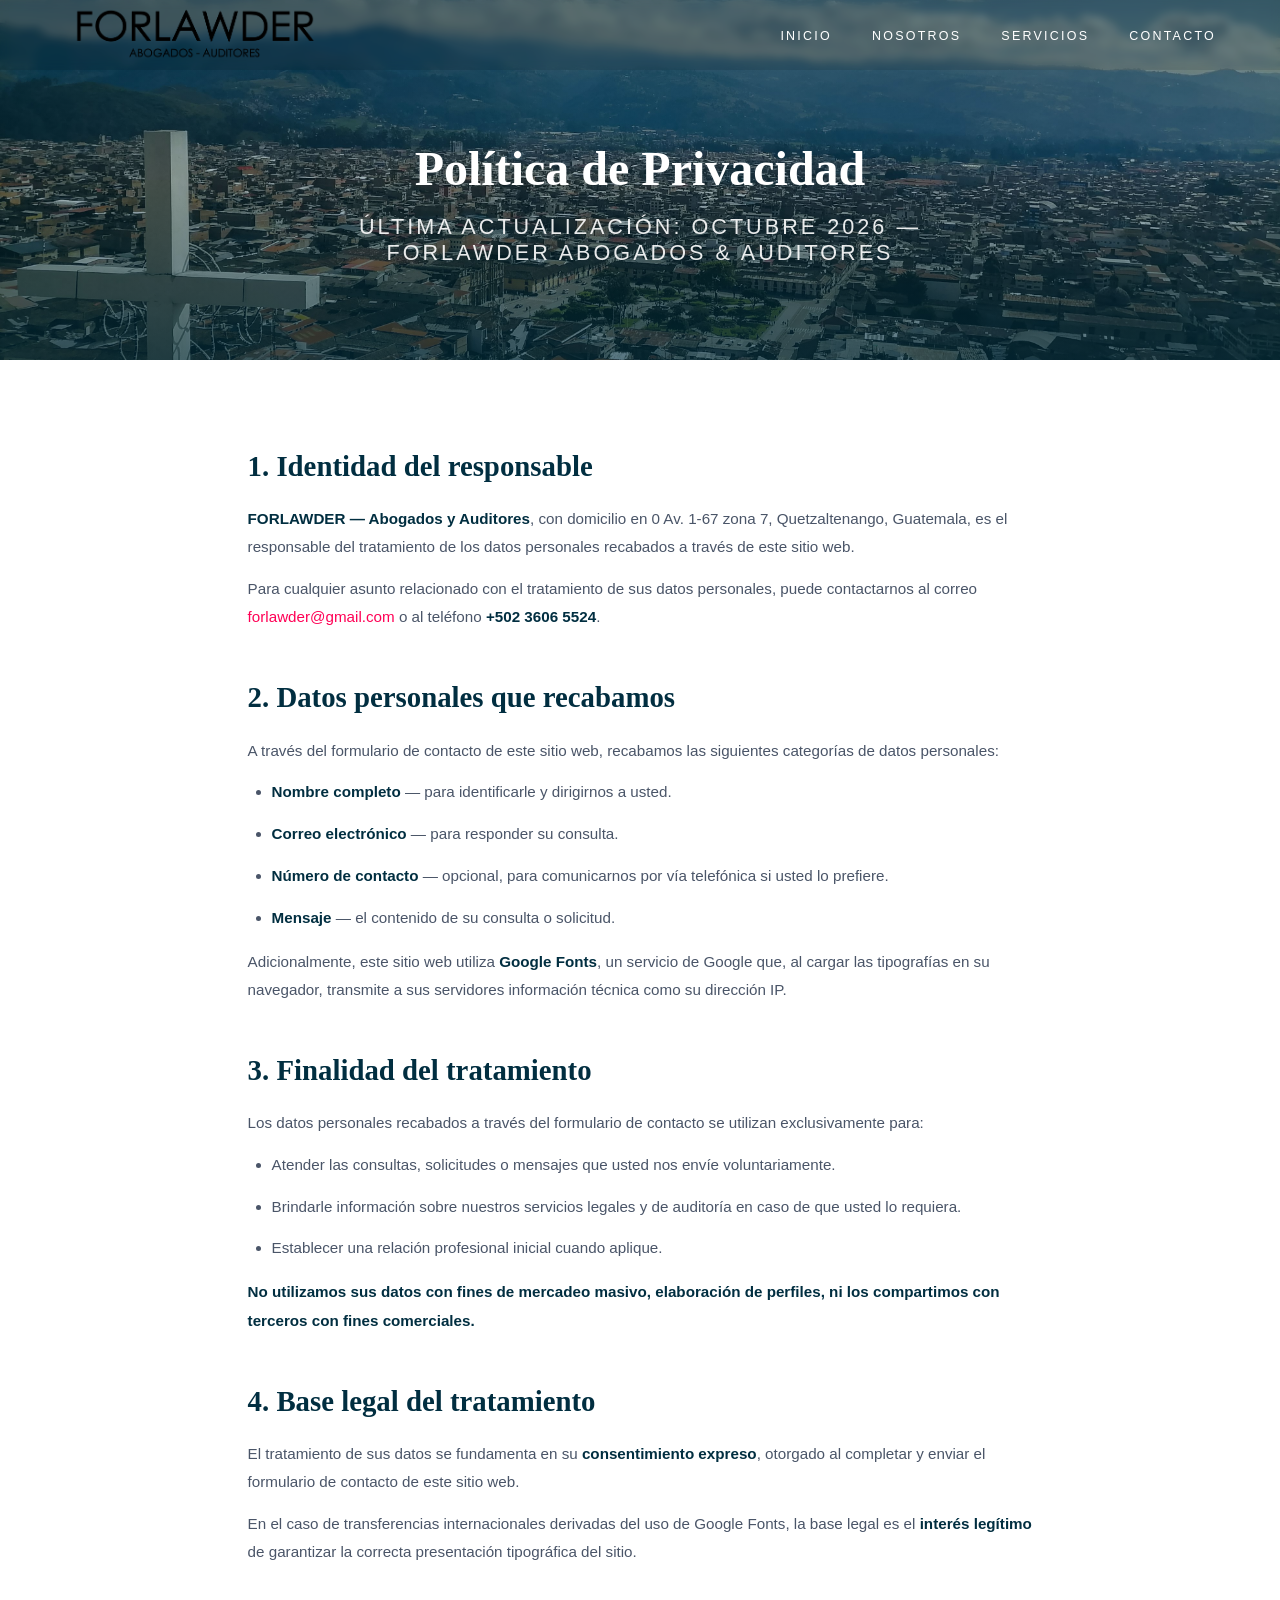
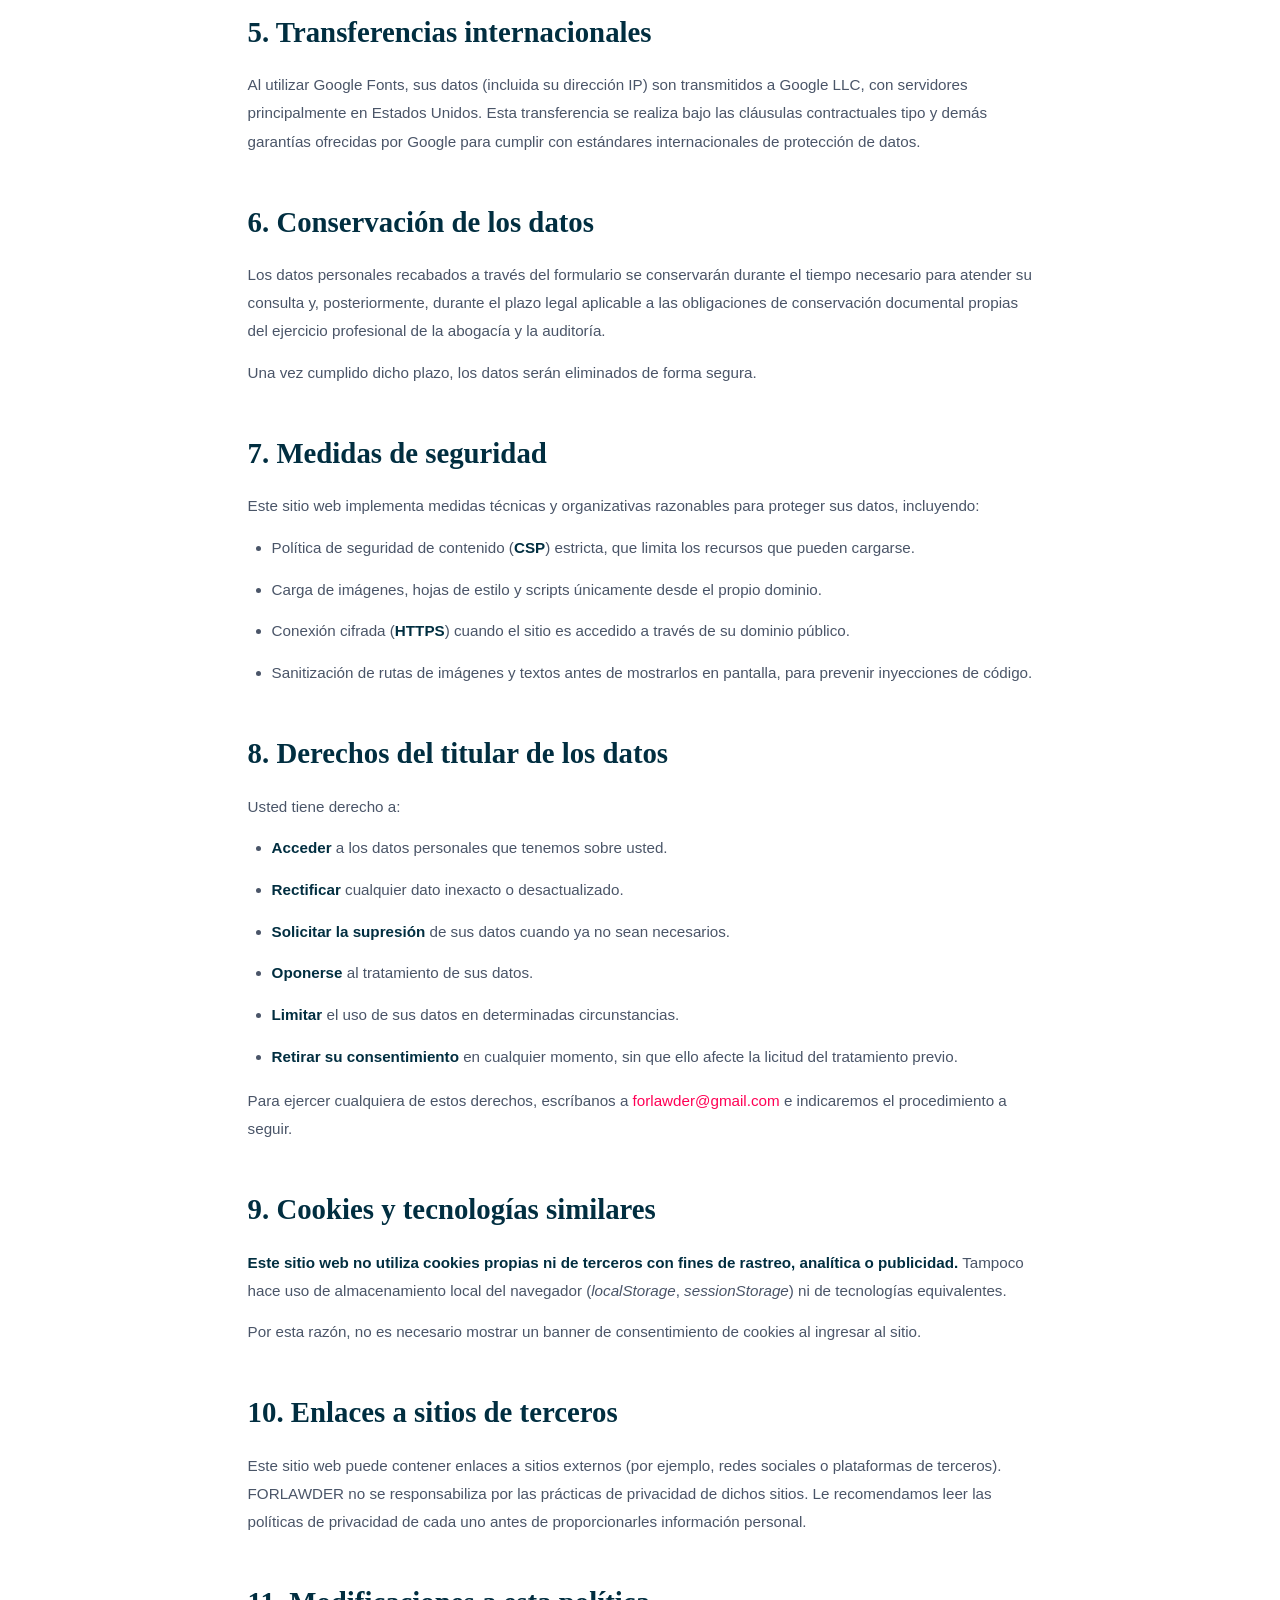
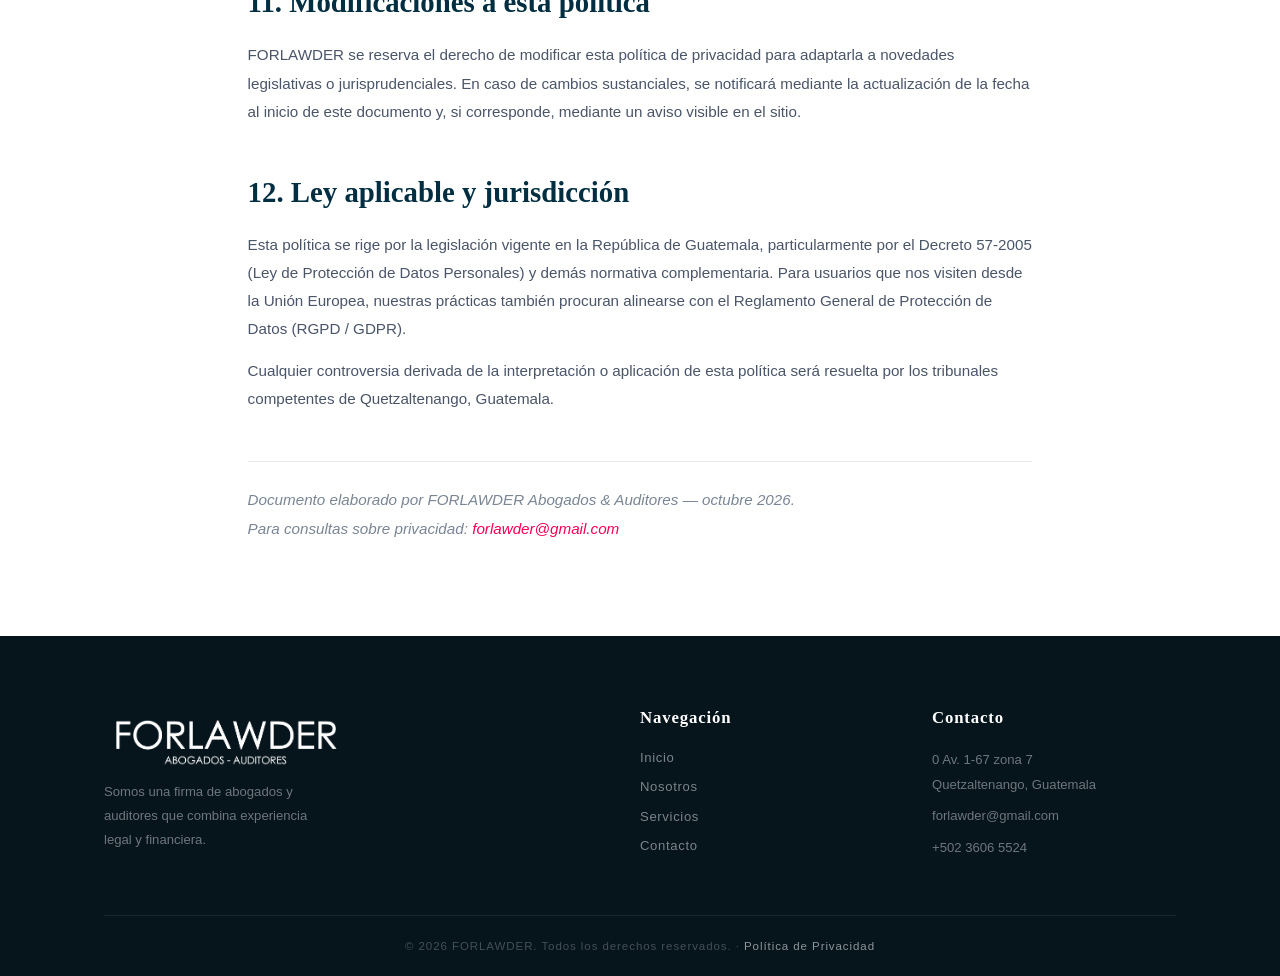
==== politicas.html @ d93f8f90 "cambios añadido politicas" ====
<!DOCTYPE html>
<html lang="es">

<head>
    <meta charset="UTF-8">
    <meta name="viewport" content="width=device-width, initial-scale=1.0">
    <meta name="description" content="Política de Privacidad — FORLAWDER Abogados y Auditores.">
    <meta http-equiv="Content-Security-Policy"
        content="default-src 'self'; script-src 'self'; style-src 'self' 'unsafe-inline' https://fonts.googleapis.com; font-src 'self' https://fonts.gstatic.com; img-src 'self'; connect-src 'self'; object-src 'none'; base-uri 'self'; form-action 'self';">
    <title>Política de Privacidad — FORLAWDER</title>
    <link rel="stylesheet" href="resources/css/style.min.css">
    <link rel="preconnect" href="https://fonts.googleapis.com">
    <link rel="preconnect" href="https://fonts.gstatic.com" crossorigin>
    <link
        href="https://fonts.googleapis.com/css2?family=Cormorant+Garamond:wght@300;400;600&family=Montserrat:wght@300;400;500&family=Raleway:wght@300;400&display=swap"
        rel="stylesheet">
    <style>
        .politica-hero {
            position: relative;
            display: flex;
            flex-direction: column;
            align-items: center;
            justify-content: center;
            min-height: clamp(300px, 40vh, 400px);
            padding: calc(var(--nav-height) + 2rem) 5% 3.5rem;
            text-align: center;
            overflow: hidden;
            background: var(--brand-navy);
        }

        .politica-hero::before {
            content: '';
            position: absolute;
            inset: 0;
            background: linear-gradient(to bottom,
                rgba(1, 46, 64, 0.55) 0%,
                rgba(1, 46, 64, 0.35) 50%,
                rgba(1, 46, 64, 0.65) 100%);
            pointer-events: none;
            z-index: 1;
        }

        .politica-hero .hero__fondo-wrap {
            position: absolute;
            inset: 0;
            z-index: 0;
            overflow: hidden;
        }

        .politica-hero .hero__fondo {
            width: 100%;
            height: 100%;
            object-fit: cover;
            object-position: center;
            display: block;
            opacity: 0;
            transition: opacity 360ms ease;
        }

        .politica-hero .hero__fondo.loaded {
            opacity: 1;
        }

        .politica-hero .hero__contenido {
            position: relative;
            z-index: 2;
            display: flex;
            flex-direction: column;
            align-items: center;
            gap: 1rem;
            max-width: 760px;
        }

        .politica-hero h1 {
            font-family: 'Cormorant Garamond', serif;
            font-weight: 600;
            font-size: clamp(2rem, 4vw, 3rem);
            color: #ffffff;
            margin-bottom: 0;
            line-height: 1.2;
        }

        .politica-hero p {
            font-family: 'Montserrat', sans-serif;
            font-size: clamp(0.95rem, 2.2vw, 1.35rem);
            font-weight: 300;
            letter-spacing: 0.14em;
            text-transform: uppercase;
            color: rgba(255, 255, 255, 0.90);
            max-width: 60ch;
            margin-inline: auto;
        }

        .politica-body {
            padding: 5rem 5%;
            background: #ffffff;
            color: #4a5568;
            line-height: 1.85;
            font-family: 'Montserrat', sans-serif;
            font-weight: 300;
        }

        .politica-body .contenedor {
            max-width: 900px;
        }

        .politica-body h2 {
            font-family: 'Cormorant Garamond', serif;
            font-weight: 600;
            font-size: clamp(1.4rem, 2.5vw, 1.8rem);
            color: var(--brand-navy);
            margin-top: 2.5rem;
            margin-bottom: 0.75rem;
        }

        .politica-body h2:first-of-type {
            margin-top: 0;
        }

        .politica-body p,
        .politica-body li {
            font-size: 0.95rem;
            margin-bottom: 0.85rem;
        }

        .politica-body ul {
            padding-left: 1.5rem;
            margin-bottom: 1rem;
        }

        .politica-body strong {
            color: var(--brand-navy);
            font-weight: 600;
        }

        .politica-body a {
            color: var(--brand-pink);
            text-decoration: none;
        }

        .politica-body a:hover {
            text-decoration: underline;
        }

        .politica-meta {
            font-size: 0.8rem;
            color: #7a8694;
            font-style: italic;
            border-top: 1px solid var(--brand-gray);
            padding-top: 1.5rem;
            margin-top: 3rem;
        }

        @media (max-width: 768px) {
            .politica-hero {
                padding: calc(var(--nav-height) + 3rem) 5% 3rem;
            }

            .politica-body {
                padding: 3.5rem 5%;
            }
        }
    </style>
</head>

<body>
    <header>
        <nav class="navbar">
            <a href="index.html" style="display: flex; align-items: center; text-decoration: none;">
                <div class="logo-container">
                    <img src="resources/images/LOGO  blanco letra.png" alt="FORLAWDER" class="logo-img logo-img--claro">
                    <img src="resources/images/FORLAWDER LOGO.png" alt="FORLAWDER" class="logo-img logo-img--oscuro">
                </div>
            </a>

            <button class="navbar__toggle" aria-label="Abrir menú" aria-expanded="false">
                <span></span>
                <span></span>
                <span></span>
            </button>

            <ul class="navbar__links">
                <li><a href="index.html#Inicio">Inicio</a></li>
                <li><a href="index.html#Nosotros">Nosotros</a></li>
                <li class="navbar__dropdown">
                    <a href="index.html#Servicios">Servicios</a>
                    <ul class="navbar__submenu">
                        <li><a href="index.html#Servicios_legal">Legal</a></li>
                        <li><a href="index.html#Servicios_auditoria">Auditoría</a></li>
                    </ul>
                </li>
                <li><a href="index.html#Contacto">Contacto</a></li>
            </ul>
        </nav>
    </header>

    <main>
        <section class="politica-hero">
            <div class="hero__fondo-wrap">
                <img src="resources/images/fondo-prueba.jpg" alt="" aria-hidden="true" class="hero__fondo" loading="eager" decoding="async" fetchpriority="high">
            </div>
            <div class="hero__contenido">
                <h1>Política de Privacidad</h1>
                <p>Última actualización: octubre 2026 — FORLAWDER Abogados &amp; Auditores</p>
            </div>
        </section>

        <section class="politica-body">
            <div class="contenedor">

                <h2>1. Identidad del responsable</h2>
                <p>
                    <strong>FORLAWDER — Abogados y Auditores</strong>, con domicilio en 0 Av. 1-67 zona 7,
                    Quetzaltenango, Guatemala, es el responsable del tratamiento de los datos personales
                    recabados a través de este sitio web.
                </p>
                <p>
                    Para cualquier asunto relacionado con el tratamiento de sus datos personales, puede
                    contactarnos al correo <a href="mailto:forlawder@gmail.com">forlawder@gmail.com</a>
                    o al teléfono <strong>+502 3606 5524</strong>.
                </p>

                <h2>2. Datos personales que recabamos</h2>
                <p>A través del formulario de contacto de este sitio web, recabamos las siguientes categorías de datos personales:</p>
                <ul>
                    <li><strong>Nombre completo</strong> — para identificarle y dirigirnos a usted.</li>
                    <li><strong>Correo electrónico</strong> — para responder su consulta.</li>
                    <li><strong>Número de contacto</strong> — opcional, para comunicarnos por vía telefónica si usted lo prefiere.</li>
                    <li><strong>Mensaje</strong> — el contenido de su consulta o solicitud.</li>
                </ul>
                <p>
                    Adicionalmente, este sitio web utiliza <strong>Google Fonts</strong>, un servicio de
                    Google que, al cargar las tipografías en su navegador, transmite a sus servidores
                    información técnica como su dirección IP.
                </p>

                <h2>3. Finalidad del tratamiento</h2>
                <p>Los datos personales recabados a través del formulario de contacto se utilizan exclusivamente para:</p>
                <ul>
                    <li>Atender las consultas, solicitudes o mensajes que usted nos envíe voluntariamente.</li>
                    <li>Brindarle información sobre nuestros servicios legales y de auditoría en caso de que usted lo requiera.</li>
                    <li>Establecer una relación profesional inicial cuando aplique.</li>
                </ul>
                <p>
                    <strong>No utilizamos sus datos con fines de mercadeo masivo, elaboración de perfiles,
                    ni los compartimos con terceros con fines comerciales.</strong>
                </p>

                <h2>4. Base legal del tratamiento</h2>
                <p>
                    El tratamiento de sus datos se fundamenta en su <strong>consentimiento expreso</strong>,
                    otorgado al completar y enviar el formulario de contacto de este sitio web.
                </p>
                <p>
                    En el caso de transferencias internacionales derivadas del uso de Google Fonts, la base
                    legal es el <strong>interés legítimo</strong> de garantizar la correcta presentación
                    tipográfica del sitio.
                </p>

                <h2>5. Transferencias internacionales</h2>
                <p>
                    Al utilizar Google Fonts, sus datos (incluida su dirección IP) son transmitidos a
                    Google LLC, con servidores principalmente en Estados Unidos. Esta transferencia se
                    realiza bajo las cláusulas contractuales tipo y demás garantías ofrecidas por Google
                    para cumplir con estándares internacionales de protección de datos.
                </p>

                <h2>6. Conservación de los datos</h2>
                <p>
                    Los datos personales recabados a través del formulario se conservarán durante el
                    tiempo necesario para atender su consulta y, posteriormente, durante el plazo legal
                    aplicable a las obligaciones de conservación documental propias del ejercicio
                    profesional de la abogacía y la auditoría.
                </p>
                <p>
                    Una vez cumplido dicho plazo, los datos serán eliminados de forma segura.
                </p>

                <h2>7. Medidas de seguridad</h2>
                <p>Este sitio web implementa medidas técnicas y organizativas razonables para proteger sus datos, incluyendo:</p>
                <ul>
                    <li>Política de seguridad de contenido (<strong>CSP</strong>) estricta, que limita los recursos que pueden cargarse.</li>
                    <li>Carga de imágenes, hojas de estilo y scripts únicamente desde el propio dominio.</li>
                    <li>Conexión cifrada (<strong>HTTPS</strong>) cuando el sitio es accedido a través de su dominio público.</li>
                    <li>Sanitización de rutas de imágenes y textos antes de mostrarlos en pantalla, para prevenir inyecciones de código.</li>
                </ul>

                <h2>8. Derechos del titular de los datos</h2>
                <p>Usted tiene derecho a:</p>
                <ul>
                    <li><strong>Acceder</strong> a los datos personales que tenemos sobre usted.</li>
                    <li><strong>Rectificar</strong> cualquier dato inexacto o desactualizado.</li>
                    <li><strong>Solicitar la supresión</strong> de sus datos cuando ya no sean necesarios.</li>
                    <li><strong>Oponerse</strong> al tratamiento de sus datos.</li>
                    <li><strong>Limitar</strong> el uso de sus datos en determinadas circunstancias.</li>
                    <li><strong>Retirar su consentimiento</strong> en cualquier momento, sin que ello afecte la licitud del tratamiento previo.</li>
                </ul>
                <p>
                    Para ejercer cualquiera de estos derechos, escríbanos a
                    <a href="mailto:forlawder@gmail.com">forlawder@gmail.com</a> e indicaremos
                    el procedimiento a seguir.
                </p>

                <h2>9. Cookies y tecnologías similares</h2>
                <p>
                    <strong>Este sitio web no utiliza cookies propias ni de terceros con fines de rastreo,
                    analítica o publicidad.</strong> Tampoco hace uso de almacenamiento local del navegador
                    (<em>localStorage</em>, <em>sessionStorage</em>) ni de tecnologías equivalentes.
                </p>
                <p>
                    Por esta razón, no es necesario mostrar un banner de consentimiento de cookies al
                    ingresar al sitio.
                </p>

                <h2>10. Enlaces a sitios de terceros</h2>
                <p>
                    Este sitio web puede contener enlaces a sitios externos (por ejemplo, redes sociales
                    o plataformas de terceros). FORLAWDER no se responsabiliza por las prácticas de
                    privacidad de dichos sitios. Le recomendamos leer las políticas de privacidad de
                    cada uno antes de proporcionarles información personal.
                </p>

                <h2>11. Modificaciones a esta política</h2>
                <p>
                    FORLAWDER se reserva el derecho de modificar esta política de privacidad para
                    adaptarla a novedades legislativas o jurisprudenciales. En caso de cambios
                    sustanciales, se notificará mediante la actualización de la fecha al inicio de
                    este documento y, si corresponde, mediante un aviso visible en el sitio.
                </p>

                <h2>12. Ley aplicable y jurisdicción</h2>
                <p>
                    Esta política se rige por la legislación vigente en la República de Guatemala,
                    particularmente por el Decreto 57-2005 (Ley de Protección de Datos Personales) y
                    demás normativa complementaria. Para usuarios que nos visiten desde la Unión Europea,
                    nuestras prácticas también procuran alinearse con el Reglamento General de Protección
                    de Datos (RGPD / GDPR).
                </p>
                <p>
                    Cualquier controversia derivada de la interpretación o aplicación de esta política
                    será resuelta por los tribunales competentes de Quetzaltenango, Guatemala.
                </p>

                <p class="politica-meta">
                    Documento elaborado por FORLAWDER Abogados &amp; Auditores — octubre 2026.<br>
                    Para consultas sobre privacidad: <a href="mailto:forlawder@gmail.com">forlawder@gmail.com</a>
                </p>

            </div>
        </section>
    </main>

    <footer class="footer">
        <div class="contenedor">
            <div class="footer__grid">

                <div class="footer__marca">
                    <div class="logo-container" style="padding-bottom: 0px;">
                        <img src="resources/images/LOGO  blanco letra.png" alt="FORLAWDER" class="logo-img-footer">
                    </div>
                    <p style="padding-top: 0.1rem;">Somos una firma de abogados y auditores que combina experiencia legal
                        y financiera.</p>
                </div>

                <div class="footer__nav">
                    <h4>Navegación</h4>
                    <ul>
                        <li><a href="index.html#Inicio">Inicio</a></li>
                        <li><a href="index.html#Nosotros">Nosotros</a></li>
                        <li><a href="index.html#Servicios">Servicios</a></li>
                        <li><a href="index.html#Contacto">Contacto</a></li>
                    </ul>
                </div>

                <div class="footer__info">
                    <h4>Contacto</h4>
                    <p>0 Av. 1-67 zona 7<br>Quetzaltenango, Guatemala</p>
                    <p>forlawder@gmail.com</p>
                    <p>+502 3606 5524</p>
                </div>

            </div>
            <div class="footer__base">
                <p>&copy; 2026 FORLAWDER. Todos los derechos reservados. ·
                    <a href="politicas.html" style="color: rgba(255,255,255,0.55); text-decoration: none;">Política de Privacidad</a>
                </p>
            </div>
        </div>
    </footer>

    <script src="resources/js/navbar.js" defer></script>
</body>

</html>
---- resources/css/style.min.css ----
*,*::before,*::after{box-sizing:border-box;margin:0;padding:0}html{scroll-behavior:smooth}body{font-family:'Montserrat',sans-serif;font-weight:300}:root{--brand-navy:#012E40;--brand-foot:#06141c;--brand-pink:#ff0055;--brand-gray:#e6e9ed;--nav-height:70px;--nav-bg-solid:var(--brand-navy);--nav-bg-solid-footer:var(--brand-foot);--nav-bg-transparent:rgba(0, 0, 0, 0.10);--nav-border-color:rgba(255, 255, 255, 0.12);--nav-text-color:#ffffff;--nav-text-hover:var(--brand-pink);--nav-transition:0.45s ease;--card-max-width:1150px;--card-min-height:auto;--card-padding:2.5rem}.navbar{position:fixed;top:0;left:0;width:100%;height:var(--nav-height);z-index:1000;display:flex;align-items:center;justify-content:space-between;padding:0 5%;background-color:var(--nav-bg-transparent);border-bottom:1px solid #fff0;backdrop-filter:blur(4px);-webkit-backdrop-filter:blur(4px);transition:background-color var(--nav-transition),border-color var(--nav-transition),box-shadow var(--nav-transition),backdrop-filter var(--nav-transition)}.navbar.scrolled{background-color:var(--nav-bg-solid-footer);border-bottom-color:var(--nav-border-color);box-shadow:0 4px 30px rgb(0 0 0 / .35);backdrop-filter:blur(0);-webkit-backdrop-filter:blur(0)}.navbar__logo{font-family:'Cormorant Garamond',serif;font-weight:600;font-size:1.6rem;letter-spacing:.12em;color:var(--nav-text-color);text-decoration:none;text-transform:uppercase;transition:color var(--nav-transition)}.navbar__logo:hover{color:var(--nav-text-hover)}.navbar__links{list-style:none;display:flex;gap:2.5rem;align-items:center}.navbar__dropdown{position:relative}.navbar__submenu{position:absolute;top:100%;left:0;min-width:200px;list-style:none;background-color:var(--nav-bg-solid-footer);border-bottom:1px solid var(--nav-border-color);border-radius:0 0 4px 4px;padding:.5rem 0;z-index:999;opacity:0;visibility:hidden;transform:translateY(6px);transition:opacity var(--nav-transition),transform var(--nav-transition),visibility var(--nav-transition);pointer-events:none}.navbar__dropdown:hover .navbar__submenu,.navbar__dropdown:focus-within .navbar__submenu{opacity:1;visibility:visible;transform:translateY(0);pointer-events:auto}.navbar__submenu li a{display:block;padding:.55rem 1.5rem;font-size:.72rem;letter-spacing:.16em;color:rgb(255 255 255 / .8);white-space:nowrap}.navbar__submenu li a::after{display:none}.navbar__submenu li{display:block}.navbar__submenu li a:hover{color:var(--nav-text-hover)}.navbar__links a{font-family:'Montserrat',sans-serif;font-weight:400;font-size:.78rem;letter-spacing:.18em;text-transform:uppercase;color:var(--nav-text-color);text-decoration:none;position:relative;padding-bottom:4px;transition:color var(--nav-transition)}.navbar__links a::after{content:'';position:absolute;bottom:0;left:0;width:0%;height:1px;background-color:var(--nav-text-hover);transition:width var(--nav-transition)}.navbar__links a:hover{color:var(--nav-text-hover)}.navbar__links a:hover::after{width:100%}.navbar__links a.active{color:var(--nav-text-hover)}.navbar__links a.active::after{width:100%}.navbar__links a.navbar__cta{background-color:var(--nav-text-hover);color:#0a0a0a;padding:.45rem 1.2rem;border-radius:2px;font-weight:500;letter-spacing:.14em}.navbar__links a.navbar__cta::after{display:none}.navbar__links a.navbar__cta:hover{background-color:#fff;color:#0a0a0a}.navbar__toggle{display:none;flex-direction:column;gap:5px;cursor:pointer;background:none;border:none;padding:4px}.navbar__toggle span{display:block;width:24px;height:1.5px;background-color:var(--nav-text-color);transition:transform 0.3s ease,opacity 0.3s ease}.navbar__toggle.open span:nth-child(1){transform:translateY(6.5px) rotate(45deg)}.navbar__toggle.open span:nth-child(2){opacity:0}.navbar__toggle.open span:nth-child(3){transform:translateY(-6.5px) rotate(-45deg)}@media (max-width:768px){.navbar__toggle{display:flex}.navbar__links{position:absolute;top:var(--nav-height);left:0;width:100%;flex-direction:column;gap:0;background-color:var(--nav-bg-solid);max-height:0;overflow:hidden;transition:max-height 0.4s ease,padding 0.4s ease;padding:0 5%}.navbar__links.open{max-height:400px;padding:1.2rem 5%}.navbar__links a{padding:.7rem 0 .7rem .85rem;font-size:.85rem}.navbar__links a::after{bottom:auto;top:50%;left:0;transform:translateY(-50%);width:2px;height:0%;transition:height var(--nav-transition)}.navbar__links a.active::after{width:2px;height:50%}.navbar__submenu{position:static;opacity:1;visibility:visible;transform:none;pointer-events:auto;background-color:#fff0;border-bottom:none;box-shadow:none;padding:0 0 .5rem 0;min-width:unset}.navbar__submenu li a{padding:.28rem 0 .28rem .85rem;font-size:.65rem;letter-spacing:.12em;color:rgb(255 255 255 / .55);border-left:1px solid rgb(255 255 255 / .15);transition:color var(--nav-transition),border-left-color var(--nav-transition)}.navbar__submenu li a:hover,.navbar__submenu li a.active{color:var(--nav-text-hover);border-left-color:var(--nav-text-hover)}}.banner-container{position:absolute;inset:0;overflow:hidden;pointer-events:none;z-index:1;background:#fff0}.shape-gray-back{position:absolute;bottom:-50px;left:30%;width:320px;height:420px;background:linear-gradient(135deg,rgb(255 255 255 / .07) 0%,rgb(255 255 255 / .01) 100%);transform:skewX(-41deg)}.shape-gray-front{position:absolute;bottom:-80px;left:18%;width:180px;height:460px;background:linear-gradient(to bottom,rgb(255 255 255 / .06),rgb(255 255 255 / .01));transform:skewX(-41deg)}.shape-dark-blue{position:absolute;bottom:-50px;left:-80px;width:340px;height:380px;background:rgb(0 20 30 / .45);transform:skewX(-41deg)}.shape-magenta-bar{position:absolute;bottom:-100px;left:-40px;width:80px;height:560px;background:var(--brand-pink);transform:skewX(-41deg);box-shadow:4px 0 28px rgb(255 0 85 / .5)}.thin-lines-container{position:absolute;bottom:-50px;left:13%;width:120px;height:460px;transform:skewX(-41deg)}.thin-lines-container::before{content:'';position:absolute;top:0;left:0;width:3px;height:80%;background:var(--brand-pink);opacity:.65}.thin-lines-container::after{content:'';position:absolute;top:22%;left:16px;width:3px;height:55%;background:var(--brand-pink);opacity:.65}.section-offset{scroll-margin-top:var(--nav-height)}.seccion-contacto{display:flex;justify-content:center;align-items:center;padding:6rem 5%;min-height:100vh}.tarjeta-formulario{width:100%;max-width:var(--card-max-width);min-height:var(--card-min-height);display:flex;overflow:hidden;border-radius:12px;box-shadow:0 24px 64px rgb(0 0 0 / .14)}.columna-texto{position:relative;overflow:hidden;background:var(--brand-navy);padding:3rem 2.5rem 3rem 3rem;flex:1;display:flex;flex-direction:column;justify-content:flex-start;gap:1.5rem;min-width:0}.columna-texto h2{font-family:'Cormorant Garamond',serif;font-size:2rem;font-weight:600;color:#fff;line-height:1.25;position:relative;z-index:2}.columna-texto>p{font-size:.875rem;line-height:1.8;color:rgb(255 255 255 / .7);position:relative;z-index:2;max-width:36ch}.columna-formulario{flex:1;background:#fff;padding:var(--card-padding);display:flex;flex-direction:column;justify-content:center;min-width:0}.formulario{display:grid;gap:14px}.grupo-campo{display:grid;gap:5px}.grupo-fila{display:grid;grid-template-columns:1fr 1fr;gap:16px}.formulario label{font-size:.72rem;font-weight:600;letter-spacing:.08em;text-transform:uppercase;color:var(--brand-navy)}.formulario input,.formulario textarea{font:inherit;font-size:.9rem;border-radius:6px;border:1.5px solid #dde1e6;padding:10px 12px;width:100%;background:#f9fafc;color:#1a1a2e;transition:border-color 0.2s ease,box-shadow 0.2s ease}.formulario input:focus,.formulario textarea:focus{outline:none;border-color:var(--brand-pink);box-shadow:0 0 0 3px rgb(255 0 85 / .1);background:#fff}.formulario textarea{min-height:100px;resize:vertical}.formulario button{margin-top:4px;font:inherit;font-size:.78rem;font-weight:600;letter-spacing:.14em;text-transform:uppercase;border-radius:6px;padding:13px;background:var(--brand-navy);color:#fff;border:2px solid var(--brand-navy);cursor:pointer;width:100%;transition:background 0.25s ease,border-color 0.25s ease}.formulario button:hover{background:var(--brand-pink);border-color:var(--brand-pink)}@media (max-width:768px){.seccion-contacto{padding:5rem 4%;align-items:flex-start}.tarjeta-formulario{flex-direction:column}.columna-texto{padding:2.5rem 2rem;min-height:200px;justify-content:flex-end}.columna-texto h2{font-size:1.5rem}.columna-texto>p{display:none}.columna-formulario{padding:2rem 1.5rem}}@media (max-width:480px){.grupo-fila{grid-template-columns:1fr}.columna-texto{min-height:160px}.formulario button{padding:14px}}.contenedor{width:100%;max-width:1200px;margin-inline:auto;padding-inline:5%}.etiqueta-seccion{display:inline-block;font-size:.68rem;font-weight:600;letter-spacing:.24em;text-transform:uppercase;color:var(--brand-pink)}.titulo-seccion{font-family:'Cormorant Garamond',serif;font-weight:600;font-size:clamp(1.75rem, 3vw, 2.4rem);line-height:1.2;color:var(--brand-navy)}.seccion-encabezado{text-align:center;margin-bottom:3.5rem;display:flex;flex-direction:column;gap:.6rem}.seccion-encabezado__subtitulo{font-size:.9rem;line-height:1.85;color:#5a6573;max-width:55ch;margin-inline:auto}.btn{display:inline-flex;align-items:center;justify-content:center;padding:.75rem 1.75rem;font-family:'Montserrat',sans-serif;font-size:.76rem;font-weight:600;letter-spacing:.16em;text-transform:uppercase;text-decoration:none;border-radius:4px;border:2px solid #fff0;cursor:pointer;transition:background 0.25s ease,color 0.25s ease,border-color 0.25s ease}.btn--primary{background:var(--brand-navy);color:#fff;border-color:var(--brand-navy)}.btn--primary:hover{background:var(--brand-pink);border-color:var(--brand-pink)}.btn--outline{background:#fff0;color:var(--brand-navy);border-color:var(--brand-navy)}.btn--outline:hover{background:var(--brand-navy);color:#fff}.btn--outline-blanco{background:#fff0;color:#fff;border-color:rgb(255 255 255 / .65)}.btn--outline-blanco:hover{background:#fff;color:var(--brand-navy);border-color:#fff}.hero{position:relative;display:flex;flex-direction:column;align-items:center;justify-content:center;min-height:clamp(420px, 60vh, 680px);padding:calc(var(--nav-height) + 2rem) 5% 3.5rem;text-align:center;overflow:hidden;background:var(--brand-navy)}.hero::before{content:'';position:absolute;inset:0;background:linear-gradient(to bottom,rgb(1 46 64 / .55) 0%,rgb(1 46 64 / .35) 50%,rgb(1 46 64 / .65) 100%);pointer-events:none;z-index:1}.hero::after{content:'';position:absolute;bottom:0;left:5%;right:5%;height:1px;background:linear-gradient(to right,transparent,var(--brand-pink) 50%,transparent)}.hero__contenido{position:relative;z-index:2;display:flex;flex-direction:column;align-items:center;gap:1.75rem;max-width:760px}.hero__fondo-wrap{position:absolute;inset:0;z-index:0;overflow:hidden}.hero__fondo{width:100%;height:100%;object-fit:cover;object-position:center;display:block;opacity:0;transition:opacity 360ms ease}.hero__fondo.loaded{opacity:1}.hero__logo{max-width:min(400px, 78vw);height:auto;position:relative;z-index:2}.hero__tagline{font-family:'Montserrat',sans-serif;font-size:clamp(0.95rem, 2.2vw, 1.35rem);font-weight:1000;letter-spacing:.14em;text-transform:uppercase;color:#fff;opacity:.9}.hero__acciones{display:flex;gap:1rem;flex-wrap:wrap;justify-content:center}.hero__scroll{position:absolute;bottom:2rem;left:50%;transform:translateX(-50%);color:#fff;opacity:.55;z-index:2;text-decoration:none;transition:opacity 0.3s ease;animation:hero-bounce 2.2s ease-in-out infinite}.hero__scroll:hover{opacity:.75}@keyframes hero-bounce{0%,100%{transform:translateX(-50%) translateY(0)}50%{transform:translateX(-50%) translateY(7px)}}.seccion-intro{padding:6rem 0;background:#fff}.intro__grid{display:grid;grid-template-columns:1fr 1fr;gap:5rem;align-items:center}.intro__texto{display:flex;flex-direction:column;gap:1.2rem}.intro__texto p{font-size:.92rem;line-height:1.9;color:#4a5568}.intro__btn{align-self:flex-start}.visual-placeholder{position:relative;aspect-ratio:4 / 3;background:var(--brand-gray);border-radius:10px;overflow:hidden;display:flex;align-items:center;justify-content:center}.visual-placeholder__marco{position:absolute;inset:12px;border-radius:6px;border:1.5px dashed rgb(1 46 64 / .22)}.visual-placeholder__acento{position:absolute;bottom:0;left:-20px;width:80px;height:100%;background:var(--brand-pink);opacity:.07;transform:skewX(-8deg)}.visual-placeholder__texto{font-family:'Montserrat',sans-serif;font-size:.8rem;color:#7a8694;text-align:center;position:relative;z-index:1;line-height:1.9}.visual-placeholder__texto small{font-size:.7rem;opacity:.7}.visual-placeholder__img{position:absolute;inset:0;width:100%;height:100%;object-fit:cover}.slideshow-img{opacity:0;pointer-events:none;user-select:none;-webkit-user-drag:none;animation:slideshow-fade 9s infinite}.slideshow-img:nth-child(1){animation-delay:0s}.slideshow-img:nth-child(2){animation-delay:3s}.slideshow-img:nth-child(3){animation-delay:6s}@keyframes slideshow-fade{0%{opacity:0}10%{opacity:1}33.33%{opacity:1}43.33%{opacity:0}100%{opacity:0}}.responsive-img{opacity:0;transition:opacity 360ms ease;will-change:opacity}.responsive-img.loaded{opacity:1}.seccion-pilares{padding:6rem 0;background:#f4f6f8}.pilares__grid{display:grid;grid-template-columns:repeat(auto-fit,minmax(220px,1fr));gap:1.75rem}.pilar{background:#fff;border-radius:10px;padding:2.5rem 2rem;display:flex;flex-direction:column;gap:1rem;transition:box-shadow 0.35s ease,transform 0.35s ease}.pilar:hover{box-shadow:0 14px 48px rgb(1 46 64 / .1);transform:translateY(-5px)}.pilar__icono{width:48px;height:48px;color:var(--brand-navy);transition:color 0.3s ease}.pilar:hover .pilar__icono{color:var(--brand-pink)}.pilar__icono svg{width:100%;height:100%}.pilar h3{font-family:'Cormorant Garamond',serif;font-weight:600;font-size:1.25rem;color:var(--brand-navy)}.pilar p{font-size:.875rem;line-height:1.85;color:#5a6573}.seccion-servicios{padding:6rem 0;background:#fff}.servicios__grid{display:grid;grid-template-columns:repeat(auto-fill,minmax(280px,1fr));gap:1.75rem}.tarjeta-servicio{border:1.5px solid #e4e8ed;border-radius:10px;padding:2.25rem 2rem;display:flex;flex-direction:column;gap:1rem;transition:border-color 0.3s ease,box-shadow 0.3s ease,transform 0.3s ease}.tarjeta-servicio:hover{border-color:var(--brand-navy);box-shadow:0 10px 40px rgb(1 46 64 / .09);transform:translateY(-4px)}.tarjeta-servicio__icono{width:46px;height:46px;color:var(--brand-navy);transition:color 0.3s ease;flex-shrink:0}.tarjeta-servicio:hover .tarjeta-servicio__icono{color:var(--brand-pink)}.tarjeta-servicio__icono svg{width:100%;height:100%}.tarjeta-servicio h3{font-family:'Cormorant Garamond',serif;font-weight:600;font-size:1.2rem;color:var(--brand-navy)}.tarjeta-servicio p{font-size:.875rem;line-height:1.85;color:#5a6573}.tarjeta-servicio__enlace{margin-top:auto;font-size:.72rem;font-weight:600;letter-spacing:.12em;text-transform:uppercase;color:var(--brand-pink);text-decoration:none;transition:opacity 0.2s ease}.tarjeta-servicio__enlace:hover{opacity:.65}.seccion-stats{padding:5rem 0;background:var(--brand-navy)}.stats__grid{display:grid;grid-template-columns:repeat(4,1fr);gap:0;text-align:center}.stat{display:flex;flex-direction:column;gap:.5rem;padding:2rem 1rem;border-right:1px solid rgb(255 255 255 / .1)}.stat:last-child{border-right:none}.stat__num{font-family:'Cormorant Garamond',serif;font-size:clamp(2.4rem, 4vw, 3.4rem);font-weight:600;color:#fff;line-height:1}.stat__label{font-size:.7rem;font-weight:500;letter-spacing:.14em;text-transform:uppercase;color:rgb(255 255 255 / .5)}.seccion-cta{padding:7rem 0;background:linear-gradient(135deg,#012E40 0%,#01455f 100%);text-align:center}.cta__contenido{max-width:680px;margin-inline:auto;display:flex;flex-direction:column;align-items:center;gap:1.5rem}.cta__titulo{color:#ffffff!important}.cta__subtitulo{font-size:.9rem;line-height:1.85;color:rgb(255 255 255 / .6);max-width:50ch}.footer{background:#06141c;color:rgb(255 255 255 / .55);padding-top:4.5rem}.footer__grid{display:grid;grid-template-columns:2fr 1fr 1fr;gap:3rem;padding-bottom:3rem;border-bottom:1px solid rgb(255 255 255 / .07)}.footer__logo{max-width:110px;height:auto;margin-bottom:1.25rem;display:block}.footer__marca p{font-size:.82rem;line-height:1.85;max-width:30ch;color:rgb(255 255 255 / .42)}.footer__nav h4,.footer__info h4{font-family:'Cormorant Garamond',serif;font-weight:600;font-size:1.05rem;color:#fff;margin-bottom:1.25rem;letter-spacing:.05em}.footer__nav ul{list-style:none;display:flex;flex-direction:column;gap:.7rem}.footer__nav a{color:rgb(255 255 255 / .48);text-decoration:none;font-size:.82rem;letter-spacing:.05em;transition:color 0.2s ease}.footer__nav a:hover{color:var(--brand-pink)}.footer__info p{font-size:.82rem;line-height:1.9;color:rgb(255 255 255 / .42);margin-bottom:.4rem}.footer__base{padding:1.5rem 0;text-align:center;font-size:.72rem;letter-spacing:.08em;color:rgb(255 255 255 / .25)}[data-reveal]{transition:opacity 0.65s ease,transform 0.65s ease}html.js-reveal [data-reveal]{opacity:0;transform:translateY(28px)}html.js-reveal [data-reveal="left"]{transform:translateX(-32px)}html.js-reveal [data-reveal="right"]{transform:translateX(32px)}html.js-reveal [data-reveal].is-visible{opacity:1;transform:none}html.js-reveal [data-delay="1"]{transition-delay:0.10s}html.js-reveal [data-delay="2"]{transition-delay:0.20s}html.js-reveal [data-delay="3"]{transition-delay:0.30s}html.js-reveal [data-delay="4"]{transition-delay:0.40s}@media (max-width:1024px){.stats__grid{grid-template-columns:repeat(2,1fr)}.stat{border-right:none}.stat:nth-child(odd){border-right:1px solid rgb(255 255 255 / .1)}}@media (max-width:768px){.hero__acciones{flex-direction:column;width:100%;max-width:280px}.hero__acciones .btn{width:100%}.intro__grid{grid-template-columns:1fr;gap:2.5rem}.intro__visual{order:-1}.intro__btn{align-self:stretch;text-align:center}.footer__grid{grid-template-columns:1fr;gap:2rem}.seccion-intro,.seccion-pilares,.seccion-servicios{padding:4.5rem 0}.seccion-cta{padding:5rem 0}}@media (max-width:480px){.stats__grid{grid-template-columns:repeat(2,1fr)}.stat:nth-child(odd){border-right:1px solid rgb(255 255 255 / .1)}.pilar{padding:2rem 1.5rem}.tarjeta-servicio{padding:1.75rem 1.5rem}}.logo-container{text-align:center;font-family:'Raleway',sans-serif;position:relative;display:flex;align-items:center}.logo-title{font-size:25px;font-weight:300;letter-spacing:1px;margin:0;line-height:1;color:#fff}.logo-subtitle{font-size:9px;font-weight:400;letter-spacing:1px;margin:0;color:#fff}.logo-title,.logo-subtitle{transition:color var(--nav-transition)}.navbar.scrolled .logo-title,.navbar.scrolled .logo-subtitle{color:var(--nav-text-color)}.logo-img{height:75px;width:auto;position:absolute;transition:opacity .45s ease;object-fit:contain}.logo-img--claro{opacity:0;object-position:center 45%}.logo-img--oscuro{opacity:1;object-position:center 25%}.navbar.scrolled .logo-img--claro{opacity:1}.navbar.scrolled .logo-img--oscuro{opacity:0}@media(max-width:768px){.logo-img{height:60px}}.logo-img-footer{height:70px;width:auto;display:block;margin-bottom:0}@media(max-width:768px){.logo-img-footer{height:40px}}.seccion-carrete{padding:6rem 0;background:#f4f6f8}.carrete{display:flex;align-items:center;gap:1rem;padding:2.5rem 5% 0;max-width:1360px;margin-inline:auto}.carrete__pista{flex:1;min-width:0;display:flex;gap:1.25rem;overflow-x:scroll;scroll-snap-type:x mandatory;scroll-behavior:smooth;-webkit-overflow-scrolling:touch;scrollbar-width:none;-ms-overflow-style:none}.carrete__pista::-webkit-scrollbar{display:none}.carrete__item{flex:0 0 calc(33.333% - 0.84rem);scroll-snap-align:start;border-radius:10px;overflow:hidden;aspect-ratio:4 / 3;background:var(--brand-gray)}.carrete__item img{width:100%;height:100%;object-fit:cover;object-position:top center;display:block}.carrete__item--vacio{display:flex;align-items:center;justify-content:center;border:1.5px dashed rgb(1 46 64 / .22);font-family:'Montserrat',sans-serif;font-size:.8rem;color:#7a8694}.carrete__nav{flex-shrink:0;width:40px;height:40px;border-radius:50%;border:1.5px solid var(--brand-navy);background:#fff;color:var(--brand-navy);cursor:pointer;display:flex;align-items:center;justify-content:center;transition:background 0.25s ease,color 0.25s ease;box-shadow:0 2px 10px rgb(0 0 0 / .1)}.carrete__nav:hover{background:var(--brand-navy);color:#fff}@media (max-width:900px){.carrete__item{flex:0 0 calc(50% - 0.63rem)}}@media (max-width:600px){.carrete__item{flex:0 0 100%}.carrete__nav{width:32px;height:32px}}.carrete__item{position:relative;cursor:pointer;transition:transform 0.2s ease}.carrete__item:hover{transform:scale(1.02)}.carrete__item::after{content:'';position:absolute;inset:0;background:#fff0;transition:background 0.25s ease}.carrete__item:hover::after{background:rgb(1 46 64 / .15)}.carrete__item:focus-visible{outline:2px solid var(--brand-pink);outline-offset:3px}.lb-overlay{position:fixed;inset:0;z-index:1100;background:rgb(1 46 64 / .88);display:flex;align-items:center;justify-content:center;gap:1.25rem;padding:1.5rem;backdrop-filter:blur(6px);-webkit-backdrop-filter:blur(6px);opacity:0;visibility:hidden;transition:opacity 0.3s ease,visibility 0.3s ease;will-change:opacity}.lb-overlay.lb-activo{opacity:1;visibility:visible}.lb-card{position:relative;display:flex;flex:1 1 auto;min-width:0;max-width:960px;max-height:84vh;border-radius:12px;overflow:hidden;box-shadow:0 40px 100px rgb(0 0 0 / .5);transform:scale(.96) translateY(8px);transition:transform 0.35s cubic-bezier(.34,1.56,.64,1);will-change:transform}.lb-overlay.lb-activo .lb-card{transform:scale(1) translateY(0)}.lb-imagen{flex:0 0 44%;position:relative;background:var(--brand-navy);display:flex;align-items:center;justify-content:center;padding:2.5rem 2rem;overflow:hidden}.lb-imagen::before{content:'';position:absolute;top:0;left:0;width:4px;height:100%;background:var(--brand-pink);box-shadow:0 0 20px rgb(255 0 85 / .55);z-index:2}.lb-imagen::after{content:'';position:absolute;inset:0;background:radial-gradient(ellipse at 115% 115%,rgb(255 0 85 / .07) 0%,transparent 55%);pointer-events:none}.lb-imagen img{max-width:82%;max-height:calc(84vh - 5rem);width:auto;height:auto;object-fit:contain;border-radius:3px;position:relative;z-index:1;display:block;box-shadow:0 0 0 1px rgb(255 255 255 / .25),0 0 0 7px rgb(1 46 64 / .9),0 0 0 8px rgb(255 255 255 / .1),0 24px 64px rgb(0 0 0 / .55);opacity:1;transition:opacity 0.3s ease}.lb-imagen--vacia img{opacity:0}.lb-imagen__placeholder{position:absolute;inset:0;display:flex;flex-direction:column;align-items:center;justify-content:center;gap:.6rem;opacity:0;transition:opacity 0.3s ease;pointer-events:none;z-index:1}.lb-imagen--vacia .lb-imagen__placeholder{opacity:1}.lb-imagen__placeholder-nombre{font-family:'Raleway',sans-serif;font-size:1.15rem;font-weight:300;letter-spacing:.22em;color:rgb(255 255 255 / .85);text-transform:uppercase}.lb-imagen__placeholder-sub{font-family:'Raleway',sans-serif;font-size:.55rem;letter-spacing:.28em;color:rgb(255 255 255 / .38);text-transform:uppercase}.lb-info{flex:1;min-width:0;background:#fff;padding:3rem 2.5rem;overflow-y:auto;display:flex;flex-direction:column;gap:1rem}.lb-info::-webkit-scrollbar{width:4px}.lb-info::-webkit-scrollbar-track{background:var(--brand-gray)}.lb-info::-webkit-scrollbar-thumb{background:var(--brand-navy);border-radius:2px}.lb-info::-webkit-scrollbar-thumb:hover{background:var(--brand-pink)}.lb-titulo{color:var(--brand-navy);font-size:clamp(1.4rem, 2.5vw, 2rem);margin-bottom:0}.lb-cargo{font-family:'Montserrat',sans-serif;font-size:.78rem;font-weight:600;letter-spacing:.12em;text-transform:uppercase;color:var(--brand-pink);padding-left:.75rem;border-left:2px solid var(--brand-pink);margin:0}.lb-cargo:empty{display:none}.lb-divisor{border:none;border-top:1px solid var(--brand-gray);margin:.25rem 0}.lb-texto{font-family:'Montserrat',sans-serif;font-size:.9rem;line-height:1.9;color:#4a5568}.lb-nav{flex-shrink:0;width:44px;height:44px;border-radius:50%;border:1.5px solid rgb(255 255 255 / .3);background:rgb(1 46 64 / .65);color:#fff;cursor:pointer;display:flex;align-items:center;justify-content:center;transition:background 0.2s ease,border-color 0.2s ease,transform 0.2s ease;z-index:10}.lb-nav:hover{background:var(--brand-pink);border-color:var(--brand-pink);transform:scale(1.1)}.lb-nav:focus-visible{outline:2px solid var(--brand-pink);outline-offset:3px}.lb-nav[hidden]{visibility:hidden;pointer-events:none}.lb-cerrar{position:absolute;top:1rem;right:1rem;z-index:10;width:36px;height:36px;border-radius:50%;border:1.5px solid rgb(255 255 255 / .35);background:rgb(1 46 64 / .75);color:#fff;cursor:pointer;display:flex;align-items:center;justify-content:center;transition:background 0.2s ease,border-color 0.2s ease,transform 0.2s ease}.lb-cerrar:hover{background:var(--brand-pink);border-color:var(--brand-pink);transform:scale(1.1)}.lb-cerrar:focus-visible{outline:2px solid var(--brand-pink);outline-offset:3px}@media (max-width:680px){.lb-overlay{padding:.75rem .5rem;align-items:center;gap:.5rem}.lb-nav{width:36px;height:36px;flex-shrink:0}.lb-card{flex-direction:column;max-width:100%;max-height:92vh;border-radius:16px 16px 0 0;transform:scale(1) translateY(60px)}.lb-overlay.lb-activo .lb-card{transform:scale(1) translateY(0)}.lb-imagen{flex:0 0 220px;padding:1.5rem 1.25rem}.lb-imagen img{max-height:calc(220px - 3rem)}.lb-info{padding:2rem 1.5rem 2.5rem}}
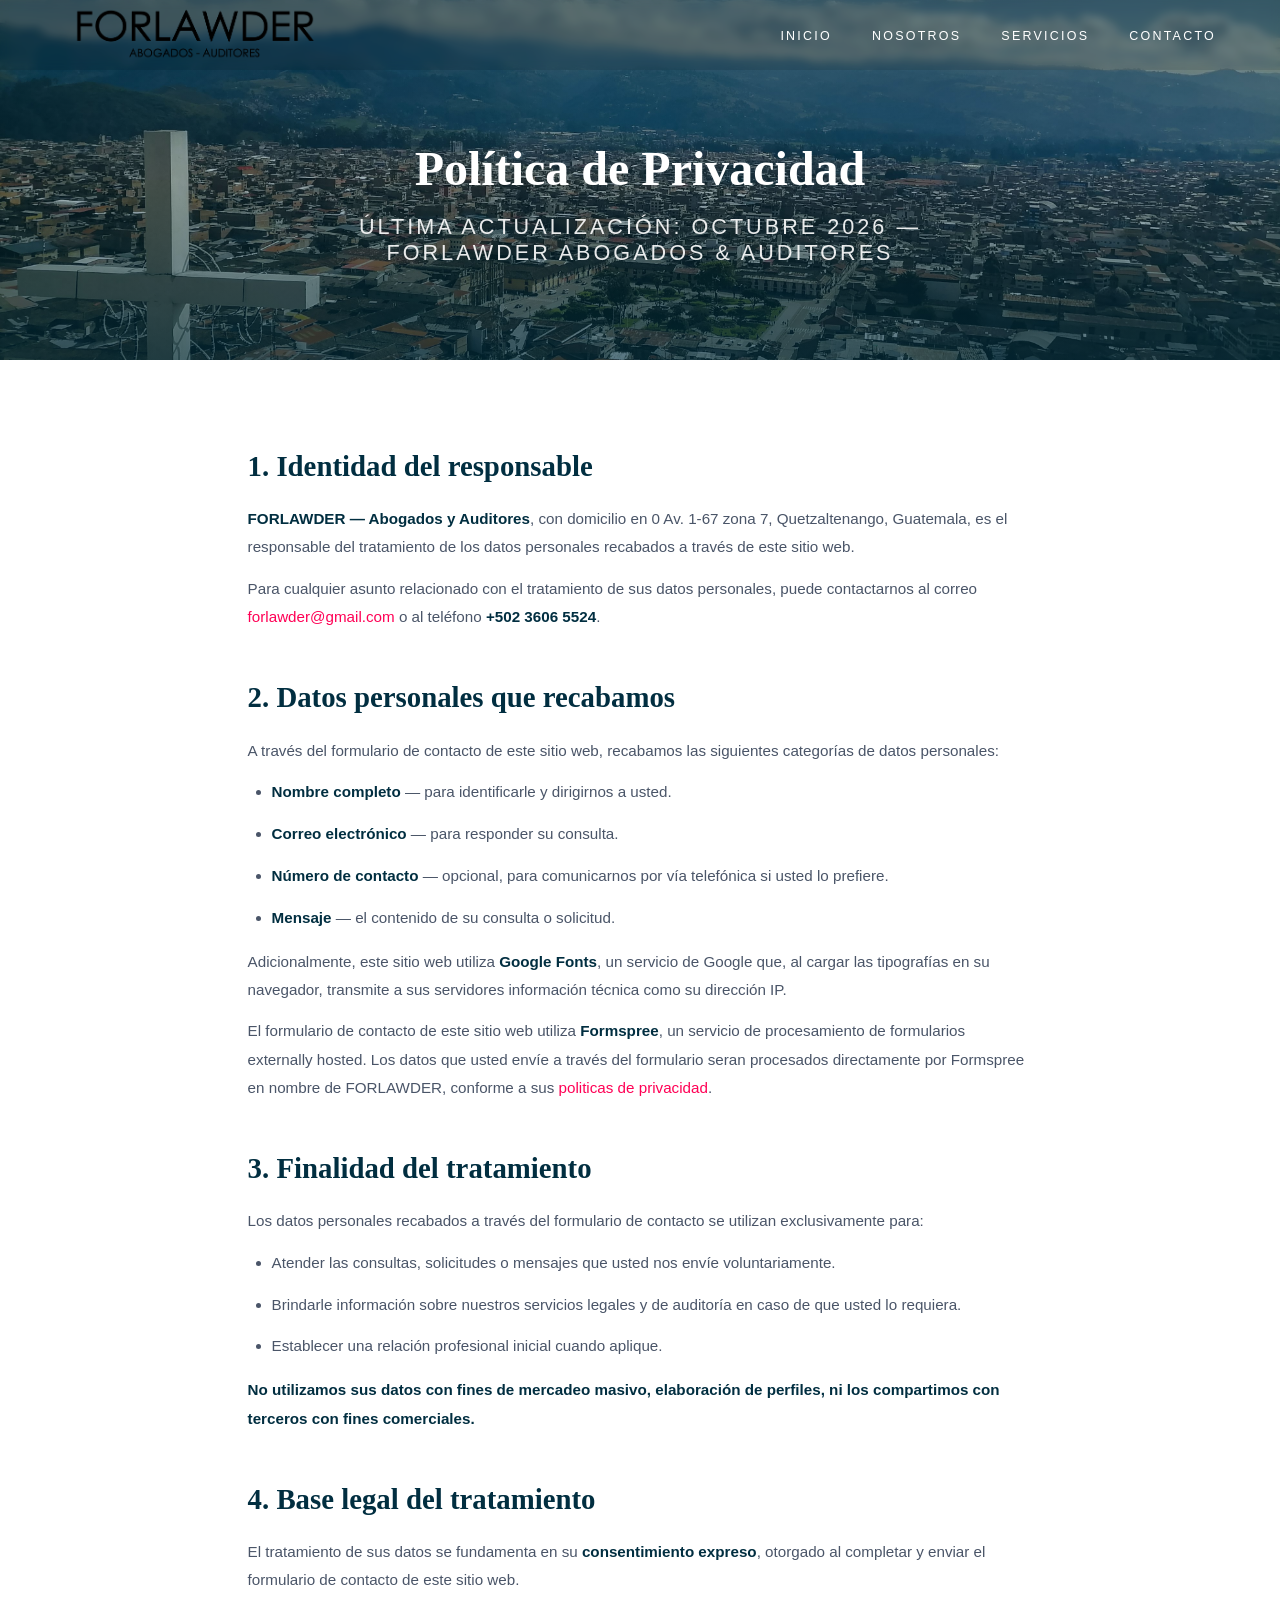
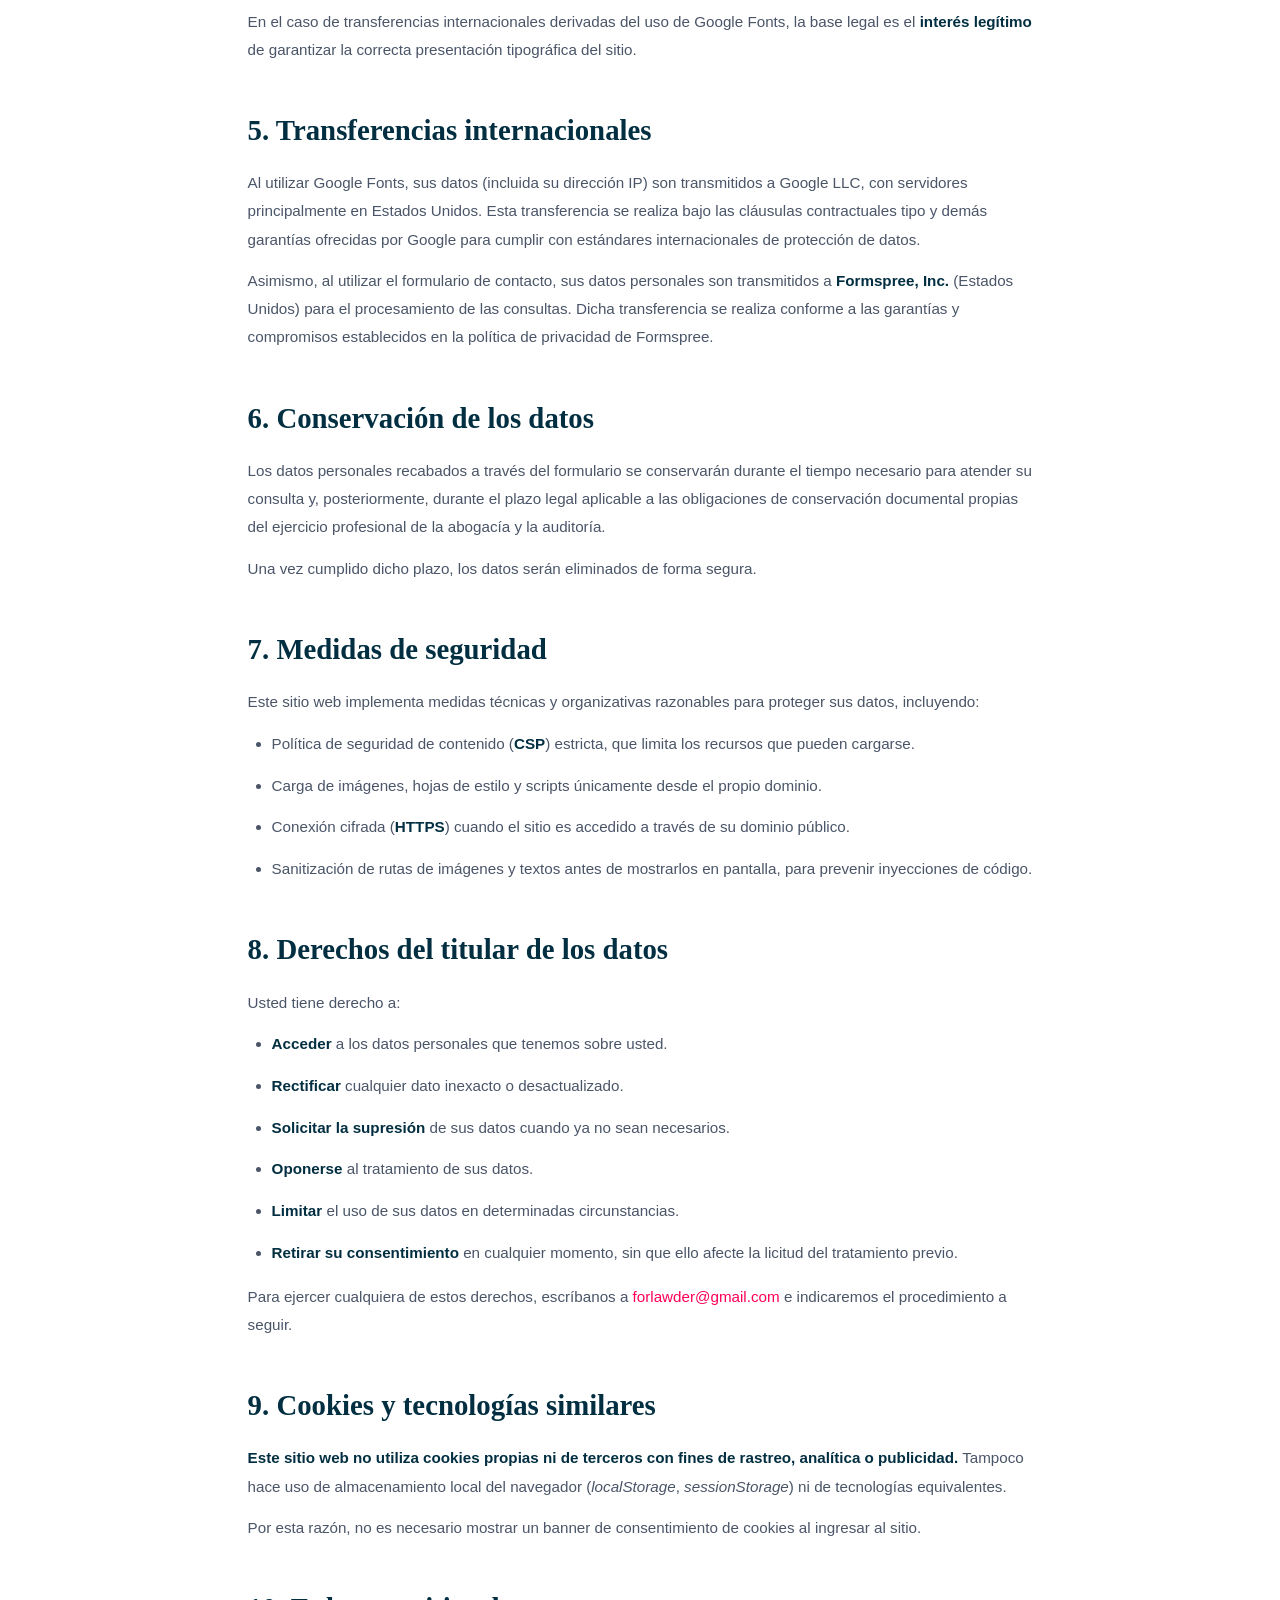
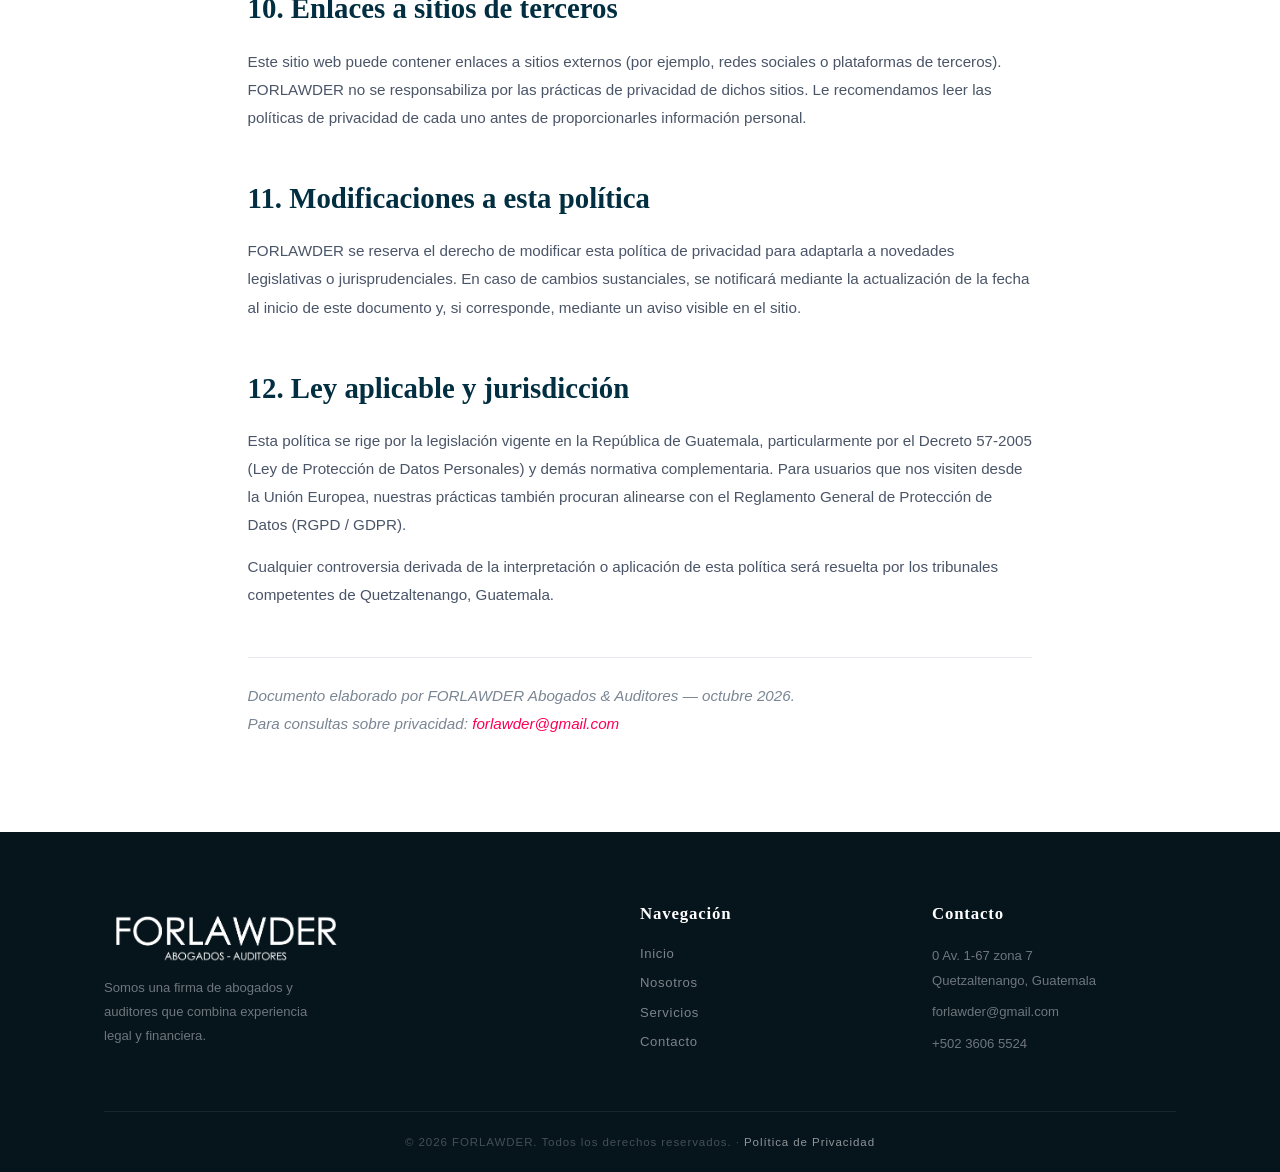
==== commit eeccbb9a: "cambios se añadio formulario para consultas por correo, validacion para las politicas" ====
--- a/politicas.html
+++ b/politicas.html
@@ -233,6 +233,12 @@
                     Google que, al cargar las tipografías en su navegador, transmite a sus servidores
                     información técnica como su dirección IP.
                 </p>
+                <p>
+                    El formulario de contacto de este sitio web utiliza <strong>Formspree</strong>,
+                    un servicio de procesamiento de formularios externally hosted. Los datos que usted
+                    envíe a través del formulario seran procesados directamente por Formspree en nombre de
+                    FORLAWDER, conforme a sus <a href="https://formspree.io/legal/privacy-policy" target="_blank" rel="noopener noreferrer">politicas de privacidad</a>.
+                </p>
 
                 <h2>3. Finalidad del tratamiento</h2>
                 <p>Los datos personales recabados a través del formulario de contacto se utilizan exclusivamente para:</p>
@@ -263,6 +269,12 @@
                     Google LLC, con servidores principalmente en Estados Unidos. Esta transferencia se
                     realiza bajo las cláusulas contractuales tipo y demás garantías ofrecidas por Google
                     para cumplir con estándares internacionales de protección de datos.
+                </p>
+                <p>
+                    Asimismo, al utilizar el formulario de contacto, sus datos personales son transmitidos
+                    a <strong>Formspree, Inc.</strong> (Estados Unidos) para el procesamiento de las consultas.
+                    Dicha transferencia se realiza conforme a las garantías y compromisos establecidos en la
+                    política de privacidad de Formspree.
                 </p>
 
                 <h2>6. Conservación de los datos</h2>
--- a/resources/css/style.min.css
+++ b/resources/css/style.min.css
@@ -1 +1 @@
-*,*::before,*::after{box-sizing:border-box;margin:0;padding:0}html{scroll-behavior:smooth}body{font-family:'Montserrat',sans-serif;font-weight:300}:root{--brand-navy:#012E40;--brand-foot:#06141c;--brand-pink:#ff0055;--brand-gray:#e6e9ed;--nav-height:70px;--nav-bg-solid:var(--brand-navy);--nav-bg-solid-footer:var(--brand-foot);--nav-bg-transparent:rgba(0, 0, 0, 0.10);--nav-border-color:rgba(255, 255, 255, 0.12);--nav-text-color:#ffffff;--nav-text-hover:var(--brand-pink);--nav-transition:0.45s ease;--card-max-width:1150px;--card-min-height:auto;--card-padding:2.5rem}.navbar{position:fixed;top:0;left:0;width:100%;height:var(--nav-height);z-index:1000;display:flex;align-items:center;justify-content:space-between;padding:0 5%;background-color:var(--nav-bg-transparent);border-bottom:1px solid #fff0;backdrop-filter:blur(4px);-webkit-backdrop-filter:blur(4px);transition:background-color var(--nav-transition),border-color var(--nav-transition),box-shadow var(--nav-transition),backdrop-filter var(--nav-transition)}.navbar.scrolled{background-color:var(--nav-bg-solid-footer);border-bottom-color:var(--nav-border-color);box-shadow:0 4px 30px rgb(0 0 0 / .35);backdrop-filter:blur(0);-webkit-backdrop-filter:blur(0)}.navbar__logo{font-family:'Cormorant Garamond',serif;font-weight:600;font-size:1.6rem;letter-spacing:.12em;color:var(--nav-text-color);text-decoration:none;text-transform:uppercase;transition:color var(--nav-transition)}.navbar__logo:hover{color:var(--nav-text-hover)}.navbar__links{list-style:none;display:flex;gap:2.5rem;align-items:center}.navbar__dropdown{position:relative}.navbar__submenu{position:absolute;top:100%;left:0;min-width:200px;list-style:none;background-color:var(--nav-bg-solid-footer);border-bottom:1px solid var(--nav-border-color);border-radius:0 0 4px 4px;padding:.5rem 0;z-index:999;opacity:0;visibility:hidden;transform:translateY(6px);transition:opacity var(--nav-transition),transform var(--nav-transition),visibility var(--nav-transition);pointer-events:none}.navbar__dropdown:hover .navbar__submenu,.navbar__dropdown:focus-within .navbar__submenu{opacity:1;visibility:visible;transform:translateY(0);pointer-events:auto}.navbar__submenu li a{display:block;padding:.55rem 1.5rem;font-size:.72rem;letter-spacing:.16em;color:rgb(255 255 255 / .8);white-space:nowrap}.navbar__submenu li a::after{display:none}.navbar__submenu li{display:block}.navbar__submenu li a:hover{color:var(--nav-text-hover)}.navbar__links a{font-family:'Montserrat',sans-serif;font-weight:400;font-size:.78rem;letter-spacing:.18em;text-transform:uppercase;color:var(--nav-text-color);text-decoration:none;position:relative;padding-bottom:4px;transition:color var(--nav-transition)}.navbar__links a::after{content:'';position:absolute;bottom:0;left:0;width:0%;height:1px;background-color:var(--nav-text-hover);transition:width var(--nav-transition)}.navbar__links a:hover{color:var(--nav-text-hover)}.navbar__links a:hover::after{width:100%}.navbar__links a.active{color:var(--nav-text-hover)}.navbar__links a.active::after{width:100%}.navbar__links a.navbar__cta{background-color:var(--nav-text-hover);color:#0a0a0a;padding:.45rem 1.2rem;border-radius:2px;font-weight:500;letter-spacing:.14em}.navbar__links a.navbar__cta::after{display:none}.navbar__links a.navbar__cta:hover{background-color:#fff;color:#0a0a0a}.navbar__toggle{display:none;flex-direction:column;gap:5px;cursor:pointer;background:none;border:none;padding:4px}.navbar__toggle span{display:block;width:24px;height:1.5px;background-color:var(--nav-text-color);transition:transform 0.3s ease,opacity 0.3s ease}.navbar__toggle.open span:nth-child(1){transform:translateY(6.5px) rotate(45deg)}.navbar__toggle.open span:nth-child(2){opacity:0}.navbar__toggle.open span:nth-child(3){transform:translateY(-6.5px) rotate(-45deg)}@media (max-width:768px){.navbar__toggle{display:flex}.navbar__links{position:absolute;top:var(--nav-height);left:0;width:100%;flex-direction:column;gap:0;background-color:var(--nav-bg-solid);max-height:0;overflow:hidden;transition:max-height 0.4s ease,padding 0.4s ease;padding:0 5%}.navbar__links.open{max-height:400px;padding:1.2rem 5%}.navbar__links a{padding:.7rem 0 .7rem .85rem;font-size:.85rem}.navbar__links a::after{bottom:auto;top:50%;left:0;transform:translateY(-50%);width:2px;height:0%;transition:height var(--nav-transition)}.navbar__links a.active::after{width:2px;height:50%}.navbar__submenu{position:static;opacity:1;visibility:visible;transform:none;pointer-events:auto;background-color:#fff0;border-bottom:none;box-shadow:none;padding:0 0 .5rem 0;min-width:unset}.navbar__submenu li a{padding:.28rem 0 .28rem .85rem;font-size:.65rem;letter-spacing:.12em;color:rgb(255 255 255 / .55);border-left:1px solid rgb(255 255 255 / .15);transition:color var(--nav-transition),border-left-color var(--nav-transition)}.navbar__submenu li a:hover,.navbar__submenu li a.active{color:var(--nav-text-hover);border-left-color:var(--nav-text-hover)}}.banner-container{position:absolute;inset:0;overflow:hidden;pointer-events:none;z-index:1;background:#fff0}.shape-gray-back{position:absolute;bottom:-50px;left:30%;width:320px;height:420px;background:linear-gradient(135deg,rgb(255 255 255 / .07) 0%,rgb(255 255 255 / .01) 100%);transform:skewX(-41deg)}.shape-gray-front{position:absolute;bottom:-80px;left:18%;width:180px;height:460px;background:linear-gradient(to bottom,rgb(255 255 255 / .06),rgb(255 255 255 / .01));transform:skewX(-41deg)}.shape-dark-blue{position:absolute;bottom:-50px;left:-80px;width:340px;height:380px;background:rgb(0 20 30 / .45);transform:skewX(-41deg)}.shape-magenta-bar{position:absolute;bottom:-100px;left:-40px;width:80px;height:560px;background:var(--brand-pink);transform:skewX(-41deg);box-shadow:4px 0 28px rgb(255 0 85 / .5)}.thin-lines-container{position:absolute;bottom:-50px;left:13%;width:120px;height:460px;transform:skewX(-41deg)}.thin-lines-container::before{content:'';position:absolute;top:0;left:0;width:3px;height:80%;background:var(--brand-pink);opacity:.65}.thin-lines-container::after{content:'';position:absolute;top:22%;left:16px;width:3px;height:55%;background:var(--brand-pink);opacity:.65}.section-offset{scroll-margin-top:var(--nav-height)}.seccion-contacto{display:flex;justify-content:center;align-items:center;padding:6rem 5%;min-height:100vh}.tarjeta-formulario{width:100%;max-width:var(--card-max-width);min-height:var(--card-min-height);display:flex;overflow:hidden;border-radius:12px;box-shadow:0 24px 64px rgb(0 0 0 / .14)}.columna-texto{position:relative;overflow:hidden;background:var(--brand-navy);padding:3rem 2.5rem 3rem 3rem;flex:1;display:flex;flex-direction:column;justify-content:flex-start;gap:1.5rem;min-width:0}.columna-texto h2{font-family:'Cormorant Garamond',serif;font-size:2rem;font-weight:600;color:#fff;line-height:1.25;position:relative;z-index:2}.columna-texto>p{font-size:.875rem;line-height:1.8;color:rgb(255 255 255 / .7);position:relative;z-index:2;max-width:36ch}.columna-formulario{flex:1;background:#fff;padding:var(--card-padding);display:flex;flex-direction:column;justify-content:center;min-width:0}.formulario{display:grid;gap:14px}.grupo-campo{display:grid;gap:5px}.grupo-fila{display:grid;grid-template-columns:1fr 1fr;gap:16px}.formulario label{font-size:.72rem;font-weight:600;letter-spacing:.08em;text-transform:uppercase;color:var(--brand-navy)}.formulario input,.formulario textarea{font:inherit;font-size:.9rem;border-radius:6px;border:1.5px solid #dde1e6;padding:10px 12px;width:100%;background:#f9fafc;color:#1a1a2e;transition:border-color 0.2s ease,box-shadow 0.2s ease}.formulario input:focus,.formulario textarea:focus{outline:none;border-color:var(--brand-pink);box-shadow:0 0 0 3px rgb(255 0 85 / .1);background:#fff}.formulario textarea{min-height:100px;resize:vertical}.formulario button{margin-top:4px;font:inherit;font-size:.78rem;font-weight:600;letter-spacing:.14em;text-transform:uppercase;border-radius:6px;padding:13px;background:var(--brand-navy);color:#fff;border:2px solid var(--brand-navy);cursor:pointer;width:100%;transition:background 0.25s ease,border-color 0.25s ease}.formulario button:hover{background:var(--brand-pink);border-color:var(--brand-pink)}@media (max-width:768px){.seccion-contacto{padding:5rem 4%;align-items:flex-start}.tarjeta-formulario{flex-direction:column}.columna-texto{padding:2.5rem 2rem;min-height:200px;justify-content:flex-end}.columna-texto h2{font-size:1.5rem}.columna-texto>p{display:none}.columna-formulario{padding:2rem 1.5rem}}@media (max-width:480px){.grupo-fila{grid-template-columns:1fr}.columna-texto{min-height:160px}.formulario button{padding:14px}}.contenedor{width:100%;max-width:1200px;margin-inline:auto;padding-inline:5%}.etiqueta-seccion{display:inline-block;font-size:.68rem;font-weight:600;letter-spacing:.24em;text-transform:uppercase;color:var(--brand-pink)}.titulo-seccion{font-family:'Cormorant Garamond',serif;font-weight:600;font-size:clamp(1.75rem, 3vw, 2.4rem);line-height:1.2;color:var(--brand-navy)}.seccion-encabezado{text-align:center;margin-bottom:3.5rem;display:flex;flex-direction:column;gap:.6rem}.seccion-encabezado__subtitulo{font-size:.9rem;line-height:1.85;color:#5a6573;max-width:55ch;margin-inline:auto}.btn{display:inline-flex;align-items:center;justify-content:center;padding:.75rem 1.75rem;font-family:'Montserrat',sans-serif;font-size:.76rem;font-weight:600;letter-spacing:.16em;text-transform:uppercase;text-decoration:none;border-radius:4px;border:2px solid #fff0;cursor:pointer;transition:background 0.25s ease,color 0.25s ease,border-color 0.25s ease}.btn--primary{background:var(--brand-navy);color:#fff;border-color:var(--brand-navy)}.btn--primary:hover{background:var(--brand-pink);border-color:var(--brand-pink)}.btn--outline{background:#fff0;color:var(--brand-navy);border-color:var(--brand-navy)}.btn--outline:hover{background:var(--brand-navy);color:#fff}.btn--outline-blanco{background:#fff0;color:#fff;border-color:rgb(255 255 255 / .65)}.btn--outline-blanco:hover{background:#fff;color:var(--brand-navy);border-color:#fff}.hero{position:relative;display:flex;flex-direction:column;align-items:center;justify-content:center;min-height:clamp(420px, 60vh, 680px);padding:calc(var(--nav-height) + 2rem) 5% 3.5rem;text-align:center;overflow:hidden;background:var(--brand-navy)}.hero::before{content:'';position:absolute;inset:0;background:linear-gradient(to bottom,rgb(1 46 64 / .55) 0%,rgb(1 46 64 / .35) 50%,rgb(1 46 64 / .65) 100%);pointer-events:none;z-index:1}.hero::after{content:'';position:absolute;bottom:0;left:5%;right:5%;height:1px;background:linear-gradient(to right,transparent,var(--brand-pink) 50%,transparent)}.hero__contenido{position:relative;z-index:2;display:flex;flex-direction:column;align-items:center;gap:1.75rem;max-width:760px}.hero__fondo-wrap{position:absolute;inset:0;z-index:0;overflow:hidden}.hero__fondo{width:100%;height:100%;object-fit:cover;object-position:center;display:block;opacity:0;transition:opacity 360ms ease}.hero__fondo.loaded{opacity:1}.hero__logo{max-width:min(400px, 78vw);height:auto;position:relative;z-index:2}.hero__tagline{font-family:'Montserrat',sans-serif;font-size:clamp(0.95rem, 2.2vw, 1.35rem);font-weight:1000;letter-spacing:.14em;text-transform:uppercase;color:#fff;opacity:.9}.hero__acciones{display:flex;gap:1rem;flex-wrap:wrap;justify-content:center}.hero__scroll{position:absolute;bottom:2rem;left:50%;transform:translateX(-50%);color:#fff;opacity:.55;z-index:2;text-decoration:none;transition:opacity 0.3s ease;animation:hero-bounce 2.2s ease-in-out infinite}.hero__scroll:hover{opacity:.75}@keyframes hero-bounce{0%,100%{transform:translateX(-50%) translateY(0)}50%{transform:translateX(-50%) translateY(7px)}}.seccion-intro{padding:6rem 0;background:#fff}.intro__grid{display:grid;grid-template-columns:1fr 1fr;gap:5rem;align-items:center}.intro__texto{display:flex;flex-direction:column;gap:1.2rem}.intro__texto p{font-size:.92rem;line-height:1.9;color:#4a5568}.intro__btn{align-self:flex-start}.visual-placeholder{position:relative;aspect-ratio:4 / 3;background:var(--brand-gray);border-radius:10px;overflow:hidden;display:flex;align-items:center;justify-content:center}.visual-placeholder__marco{position:absolute;inset:12px;border-radius:6px;border:1.5px dashed rgb(1 46 64 / .22)}.visual-placeholder__acento{position:absolute;bottom:0;left:-20px;width:80px;height:100%;background:var(--brand-pink);opacity:.07;transform:skewX(-8deg)}.visual-placeholder__texto{font-family:'Montserrat',sans-serif;font-size:.8rem;color:#7a8694;text-align:center;position:relative;z-index:1;line-height:1.9}.visual-placeholder__texto small{font-size:.7rem;opacity:.7}.visual-placeholder__img{position:absolute;inset:0;width:100%;height:100%;object-fit:cover}.slideshow-img{opacity:0;pointer-events:none;user-select:none;-webkit-user-drag:none;animation:slideshow-fade 9s infinite}.slideshow-img:nth-child(1){animation-delay:0s}.slideshow-img:nth-child(2){animation-delay:3s}.slideshow-img:nth-child(3){animation-delay:6s}@keyframes slideshow-fade{0%{opacity:0}10%{opacity:1}33.33%{opacity:1}43.33%{opacity:0}100%{opacity:0}}.responsive-img{opacity:0;transition:opacity 360ms ease;will-change:opacity}.responsive-img.loaded{opacity:1}.seccion-pilares{padding:6rem 0;background:#f4f6f8}.pilares__grid{display:grid;grid-template-columns:repeat(auto-fit,minmax(220px,1fr));gap:1.75rem}.pilar{background:#fff;border-radius:10px;padding:2.5rem 2rem;display:flex;flex-direction:column;gap:1rem;transition:box-shadow 0.35s ease,transform 0.35s ease}.pilar:hover{box-shadow:0 14px 48px rgb(1 46 64 / .1);transform:translateY(-5px)}.pilar__icono{width:48px;height:48px;color:var(--brand-navy);transition:color 0.3s ease}.pilar:hover .pilar__icono{color:var(--brand-pink)}.pilar__icono svg{width:100%;height:100%}.pilar h3{font-family:'Cormorant Garamond',serif;font-weight:600;font-size:1.25rem;color:var(--brand-navy)}.pilar p{font-size:.875rem;line-height:1.85;color:#5a6573}.seccion-servicios{padding:6rem 0;background:#fff}.servicios__grid{display:grid;grid-template-columns:repeat(auto-fill,minmax(280px,1fr));gap:1.75rem}.tarjeta-servicio{border:1.5px solid #e4e8ed;border-radius:10px;padding:2.25rem 2rem;display:flex;flex-direction:column;gap:1rem;transition:border-color 0.3s ease,box-shadow 0.3s ease,transform 0.3s ease}.tarjeta-servicio:hover{border-color:var(--brand-navy);box-shadow:0 10px 40px rgb(1 46 64 / .09);transform:translateY(-4px)}.tarjeta-servicio__icono{width:46px;height:46px;color:var(--brand-navy);transition:color 0.3s ease;flex-shrink:0}.tarjeta-servicio:hover .tarjeta-servicio__icono{color:var(--brand-pink)}.tarjeta-servicio__icono svg{width:100%;height:100%}.tarjeta-servicio h3{font-family:'Cormorant Garamond',serif;font-weight:600;font-size:1.2rem;color:var(--brand-navy)}.tarjeta-servicio p{font-size:.875rem;line-height:1.85;color:#5a6573}.tarjeta-servicio__enlace{margin-top:auto;font-size:.72rem;font-weight:600;letter-spacing:.12em;text-transform:uppercase;color:var(--brand-pink);text-decoration:none;transition:opacity 0.2s ease}.tarjeta-servicio__enlace:hover{opacity:.65}.seccion-stats{padding:5rem 0;background:var(--brand-navy)}.stats__grid{display:grid;grid-template-columns:repeat(4,1fr);gap:0;text-align:center}.stat{display:flex;flex-direction:column;gap:.5rem;padding:2rem 1rem;border-right:1px solid rgb(255 255 255 / .1)}.stat:last-child{border-right:none}.stat__num{font-family:'Cormorant Garamond',serif;font-size:clamp(2.4rem, 4vw, 3.4rem);font-weight:600;color:#fff;line-height:1}.stat__label{font-size:.7rem;font-weight:500;letter-spacing:.14em;text-transform:uppercase;color:rgb(255 255 255 / .5)}.seccion-cta{padding:7rem 0;background:linear-gradient(135deg,#012E40 0%,#01455f 100%);text-align:center}.cta__contenido{max-width:680px;margin-inline:auto;display:flex;flex-direction:column;align-items:center;gap:1.5rem}.cta__titulo{color:#ffffff!important}.cta__subtitulo{font-size:.9rem;line-height:1.85;color:rgb(255 255 255 / .6);max-width:50ch}.footer{background:#06141c;color:rgb(255 255 255 / .55);padding-top:4.5rem}.footer__grid{display:grid;grid-template-columns:2fr 1fr 1fr;gap:3rem;padding-bottom:3rem;border-bottom:1px solid rgb(255 255 255 / .07)}.footer__logo{max-width:110px;height:auto;margin-bottom:1.25rem;display:block}.footer__marca p{font-size:.82rem;line-height:1.85;max-width:30ch;color:rgb(255 255 255 / .42)}.footer__nav h4,.footer__info h4{font-family:'Cormorant Garamond',serif;font-weight:600;font-size:1.05rem;color:#fff;margin-bottom:1.25rem;letter-spacing:.05em}.footer__nav ul{list-style:none;display:flex;flex-direction:column;gap:.7rem}.footer__nav a{color:rgb(255 255 255 / .48);text-decoration:none;font-size:.82rem;letter-spacing:.05em;transition:color 0.2s ease}.footer__nav a:hover{color:var(--brand-pink)}.footer__info p{font-size:.82rem;line-height:1.9;color:rgb(255 255 255 / .42);margin-bottom:.4rem}.footer__base{padding:1.5rem 0;text-align:center;font-size:.72rem;letter-spacing:.08em;color:rgb(255 255 255 / .25)}[data-reveal]{transition:opacity 0.65s ease,transform 0.65s ease}html.js-reveal [data-reveal]{opacity:0;transform:translateY(28px)}html.js-reveal [data-reveal="left"]{transform:translateX(-32px)}html.js-reveal [data-reveal="right"]{transform:translateX(32px)}html.js-reveal [data-reveal].is-visible{opacity:1;transform:none}html.js-reveal [data-delay="1"]{transition-delay:0.10s}html.js-reveal [data-delay="2"]{transition-delay:0.20s}html.js-reveal [data-delay="3"]{transition-delay:0.30s}html.js-reveal [data-delay="4"]{transition-delay:0.40s}@media (max-width:1024px){.stats__grid{grid-template-columns:repeat(2,1fr)}.stat{border-right:none}.stat:nth-child(odd){border-right:1px solid rgb(255 255 255 / .1)}}@media (max-width:768px){.hero__acciones{flex-direction:column;width:100%;max-width:280px}.hero__acciones .btn{width:100%}.intro__grid{grid-template-columns:1fr;gap:2.5rem}.intro__visual{order:-1}.intro__btn{align-self:stretch;text-align:center}.footer__grid{grid-template-columns:1fr;gap:2rem}.seccion-intro,.seccion-pilares,.seccion-servicios{padding:4.5rem 0}.seccion-cta{padding:5rem 0}}@media (max-width:480px){.stats__grid{grid-template-columns:repeat(2,1fr)}.stat:nth-child(odd){border-right:1px solid rgb(255 255 255 / .1)}.pilar{padding:2rem 1.5rem}.tarjeta-servicio{padding:1.75rem 1.5rem}}.logo-container{text-align:center;font-family:'Raleway',sans-serif;position:relative;display:flex;align-items:center}.logo-title{font-size:25px;font-weight:300;letter-spacing:1px;margin:0;line-height:1;color:#fff}.logo-subtitle{font-size:9px;font-weight:400;letter-spacing:1px;margin:0;color:#fff}.logo-title,.logo-subtitle{transition:color var(--nav-transition)}.navbar.scrolled .logo-title,.navbar.scrolled .logo-subtitle{color:var(--nav-text-color)}.logo-img{height:75px;width:auto;position:absolute;transition:opacity .45s ease;object-fit:contain}.logo-img--claro{opacity:0;object-position:center 45%}.logo-img--oscuro{opacity:1;object-position:center 25%}.navbar.scrolled .logo-img--claro{opacity:1}.navbar.scrolled .logo-img--oscuro{opacity:0}@media(max-width:768px){.logo-img{height:60px}}.logo-img-footer{height:70px;width:auto;display:block;margin-bottom:0}@media(max-width:768px){.logo-img-footer{height:40px}}.seccion-carrete{padding:6rem 0;background:#f4f6f8}.carrete{display:flex;align-items:center;gap:1rem;padding:2.5rem 5% 0;max-width:1360px;margin-inline:auto}.carrete__pista{flex:1;min-width:0;display:flex;gap:1.25rem;overflow-x:scroll;scroll-snap-type:x mandatory;scroll-behavior:smooth;-webkit-overflow-scrolling:touch;scrollbar-width:none;-ms-overflow-style:none}.carrete__pista::-webkit-scrollbar{display:none}.carrete__item{flex:0 0 calc(33.333% - 0.84rem);scroll-snap-align:start;border-radius:10px;overflow:hidden;aspect-ratio:4 / 3;background:var(--brand-gray)}.carrete__item img{width:100%;height:100%;object-fit:cover;object-position:top center;display:block}.carrete__item--vacio{display:flex;align-items:center;justify-content:center;border:1.5px dashed rgb(1 46 64 / .22);font-family:'Montserrat',sans-serif;font-size:.8rem;color:#7a8694}.carrete__nav{flex-shrink:0;width:40px;height:40px;border-radius:50%;border:1.5px solid var(--brand-navy);background:#fff;color:var(--brand-navy);cursor:pointer;display:flex;align-items:center;justify-content:center;transition:background 0.25s ease,color 0.25s ease;box-shadow:0 2px 10px rgb(0 0 0 / .1)}.carrete__nav:hover{background:var(--brand-navy);color:#fff}@media (max-width:900px){.carrete__item{flex:0 0 calc(50% - 0.63rem)}}@media (max-width:600px){.carrete__item{flex:0 0 100%}.carrete__nav{width:32px;height:32px}}.carrete__item{position:relative;cursor:pointer;transition:transform 0.2s ease}.carrete__item:hover{transform:scale(1.02)}.carrete__item::after{content:'';position:absolute;inset:0;background:#fff0;transition:background 0.25s ease}.carrete__item:hover::after{background:rgb(1 46 64 / .15)}.carrete__item:focus-visible{outline:2px solid var(--brand-pink);outline-offset:3px}.lb-overlay{position:fixed;inset:0;z-index:1100;background:rgb(1 46 64 / .88);display:flex;align-items:center;justify-content:center;gap:1.25rem;padding:1.5rem;backdrop-filter:blur(6px);-webkit-backdrop-filter:blur(6px);opacity:0;visibility:hidden;transition:opacity 0.3s ease,visibility 0.3s ease;will-change:opacity}.lb-overlay.lb-activo{opacity:1;visibility:visible}.lb-card{position:relative;display:flex;flex:1 1 auto;min-width:0;max-width:960px;max-height:84vh;border-radius:12px;overflow:hidden;box-shadow:0 40px 100px rgb(0 0 0 / .5);transform:scale(.96) translateY(8px);transition:transform 0.35s cubic-bezier(.34,1.56,.64,1);will-change:transform}.lb-overlay.lb-activo .lb-card{transform:scale(1) translateY(0)}.lb-imagen{flex:0 0 44%;position:relative;background:var(--brand-navy);display:flex;align-items:center;justify-content:center;padding:2.5rem 2rem;overflow:hidden}.lb-imagen::before{content:'';position:absolute;top:0;left:0;width:4px;height:100%;background:var(--brand-pink);box-shadow:0 0 20px rgb(255 0 85 / .55);z-index:2}.lb-imagen::after{content:'';position:absolute;inset:0;background:radial-gradient(ellipse at 115% 115%,rgb(255 0 85 / .07) 0%,transparent 55%);pointer-events:none}.lb-imagen img{max-width:82%;max-height:calc(84vh - 5rem);width:auto;height:auto;object-fit:contain;border-radius:3px;position:relative;z-index:1;display:block;box-shadow:0 0 0 1px rgb(255 255 255 / .25),0 0 0 7px rgb(1 46 64 / .9),0 0 0 8px rgb(255 255 255 / .1),0 24px 64px rgb(0 0 0 / .55);opacity:1;transition:opacity 0.3s ease}.lb-imagen--vacia img{opacity:0}.lb-imagen__placeholder{position:absolute;inset:0;display:flex;flex-direction:column;align-items:center;justify-content:center;gap:.6rem;opacity:0;transition:opacity 0.3s ease;pointer-events:none;z-index:1}.lb-imagen--vacia .lb-imagen__placeholder{opacity:1}.lb-imagen__placeholder-nombre{font-family:'Raleway',sans-serif;font-size:1.15rem;font-weight:300;letter-spacing:.22em;color:rgb(255 255 255 / .85);text-transform:uppercase}.lb-imagen__placeholder-sub{font-family:'Raleway',sans-serif;font-size:.55rem;letter-spacing:.28em;color:rgb(255 255 255 / .38);text-transform:uppercase}.lb-info{flex:1;min-width:0;background:#fff;padding:3rem 2.5rem;overflow-y:auto;display:flex;flex-direction:column;gap:1rem}.lb-info::-webkit-scrollbar{width:4px}.lb-info::-webkit-scrollbar-track{background:var(--brand-gray)}.lb-info::-webkit-scrollbar-thumb{background:var(--brand-navy);border-radius:2px}.lb-info::-webkit-scrollbar-thumb:hover{background:var(--brand-pink)}.lb-titulo{color:var(--brand-navy);font-size:clamp(1.4rem, 2.5vw, 2rem);margin-bottom:0}.lb-cargo{font-family:'Montserrat',sans-serif;font-size:.78rem;font-weight:600;letter-spacing:.12em;text-transform:uppercase;color:var(--brand-pink);padding-left:.75rem;border-left:2px solid var(--brand-pink);margin:0}.lb-cargo:empty{display:none}.lb-divisor{border:none;border-top:1px solid var(--brand-gray);margin:.25rem 0}.lb-texto{font-family:'Montserrat',sans-serif;font-size:.9rem;line-height:1.9;color:#4a5568}.lb-nav{flex-shrink:0;width:44px;height:44px;border-radius:50%;border:1.5px solid rgb(255 255 255 / .3);background:rgb(1 46 64 / .65);color:#fff;cursor:pointer;display:flex;align-items:center;justify-content:center;transition:background 0.2s ease,border-color 0.2s ease,transform 0.2s ease;z-index:10}.lb-nav:hover{background:var(--brand-pink);border-color:var(--brand-pink);transform:scale(1.1)}.lb-nav:focus-visible{outline:2px solid var(--brand-pink);outline-offset:3px}.lb-nav[hidden]{visibility:hidden;pointer-events:none}.lb-cerrar{position:absolute;top:1rem;right:1rem;z-index:10;width:36px;height:36px;border-radius:50%;border:1.5px solid rgb(255 255 255 / .35);background:rgb(1 46 64 / .75);color:#fff;cursor:pointer;display:flex;align-items:center;justify-content:center;transition:background 0.2s ease,border-color 0.2s ease,transform 0.2s ease}.lb-cerrar:hover{background:var(--brand-pink);border-color:var(--brand-pink);transform:scale(1.1)}.lb-cerrar:focus-visible{outline:2px solid var(--brand-pink);outline-offset:3px}@media (max-width:680px){.lb-overlay{padding:.75rem .5rem;align-items:center;gap:.5rem}.lb-nav{width:36px;height:36px;flex-shrink:0}.lb-card{flex-direction:column;max-width:100%;max-height:92vh;border-radius:16px 16px 0 0;transform:scale(1) translateY(60px)}.lb-overlay.lb-activo .lb-card{transform:scale(1) translateY(0)}.lb-imagen{flex:0 0 220px;padding:1.5rem 1.25rem}.lb-imagen img{max-height:calc(220px - 3rem)}.lb-info{padding:2rem 1.5rem 2.5rem}}+*,*::before,*::after{box-sizing:border-box;margin:0;padding:0}html{scroll-behavior:smooth}body{font-family:'Montserrat',sans-serif;font-weight:300}:root{--brand-navy:#012E40;--brand-foot:#06141c;--brand-pink:#ff0055;--brand-gray:#e6e9ed;--nav-height:70px;--nav-bg-solid:var(--brand-navy);--nav-bg-solid-footer:var(--brand-foot);--nav-bg-transparent:rgba(0, 0, 0, 0.10);--nav-border-color:rgba(255, 255, 255, 0.12);--nav-text-color:#ffffff;--nav-text-hover:var(--brand-pink);--nav-transition:0.45s ease;--card-max-width:1150px;--card-min-height:auto;--card-padding:2.5rem}.navbar{position:fixed;top:0;left:0;width:100%;height:var(--nav-height);z-index:1000;display:flex;align-items:center;justify-content:space-between;padding:0 5%;background-color:var(--nav-bg-transparent);border-bottom:1px solid #fff0;backdrop-filter:blur(4px);-webkit-backdrop-filter:blur(4px);transition:background-color var(--nav-transition),border-color var(--nav-transition),box-shadow var(--nav-transition),backdrop-filter var(--nav-transition)}.navbar.scrolled{background-color:var(--nav-bg-solid-footer);border-bottom-color:var(--nav-border-color);box-shadow:0 4px 30px rgb(0 0 0 / .35);backdrop-filter:blur(0);-webkit-backdrop-filter:blur(0)}.navbar__logo{font-family:'Cormorant Garamond',serif;font-weight:600;font-size:1.6rem;letter-spacing:.12em;color:var(--nav-text-color);text-decoration:none;text-transform:uppercase;transition:color var(--nav-transition)}.navbar__logo:hover{color:var(--nav-text-hover)}.navbar__links{list-style:none;display:flex;gap:2.5rem;align-items:center}.navbar__dropdown{position:relative}.navbar__submenu{position:absolute;top:100%;left:0;min-width:200px;list-style:none;background-color:var(--nav-bg-solid-footer);border-bottom:1px solid var(--nav-border-color);border-radius:0 0 4px 4px;padding:.5rem 0;z-index:999;opacity:0;visibility:hidden;transform:translateY(6px);transition:opacity var(--nav-transition),transform var(--nav-transition),visibility var(--nav-transition);pointer-events:none}.navbar__dropdown:hover .navbar__submenu,.navbar__dropdown:focus-within .navbar__submenu{opacity:1;visibility:visible;transform:translateY(0);pointer-events:auto}.navbar__submenu li a{display:block;padding:.55rem 1.5rem;font-size:.72rem;letter-spacing:.16em;color:rgb(255 255 255 / .8);white-space:nowrap}.navbar__submenu li a::after{display:none}.navbar__submenu li{display:block}.navbar__submenu li a:hover{color:var(--nav-text-hover)}.navbar__links a{font-family:'Montserrat',sans-serif;font-weight:400;font-size:.78rem;letter-spacing:.18em;text-transform:uppercase;color:var(--nav-text-color);text-decoration:none;position:relative;padding-bottom:4px;transition:color var(--nav-transition)}.navbar__links a::after{content:'';position:absolute;bottom:0;left:0;width:0%;height:1px;background-color:var(--nav-text-hover);transition:width var(--nav-transition)}.navbar__links a:hover{color:var(--nav-text-hover)}.navbar__links a:hover::after{width:100%}.navbar__links a.active{color:var(--nav-text-hover)}.navbar__links a.active::after{width:100%}.navbar__links a.navbar__cta{background-color:var(--nav-text-hover);color:#0a0a0a;padding:.45rem 1.2rem;border-radius:2px;font-weight:500;letter-spacing:.14em}.navbar__links a.navbar__cta::after{display:none}.navbar__links a.navbar__cta:hover{background-color:#fff;color:#0a0a0a}.navbar__toggle{display:none;flex-direction:column;gap:5px;cursor:pointer;background:none;border:none;padding:4px}.navbar__toggle span{display:block;width:24px;height:1.5px;background-color:var(--nav-text-color);transition:transform 0.3s ease,opacity 0.3s ease}.navbar__toggle.open span:nth-child(1){transform:translateY(6.5px) rotate(45deg)}.navbar__toggle.open span:nth-child(2){opacity:0}.navbar__toggle.open span:nth-child(3){transform:translateY(-6.5px) rotate(-45deg)}@media (max-width:768px){.navbar__toggle{display:flex}.navbar__links{position:absolute;top:var(--nav-height);left:0;width:100%;flex-direction:column;gap:0;background-color:var(--nav-bg-solid);max-height:0;overflow:hidden;transition:max-height 0.4s ease,padding 0.4s ease;padding:0 5%}.navbar__links.open{max-height:400px;padding:1.2rem 5%}.navbar__links a{padding:.7rem 0 .7rem .85rem;font-size:.85rem}.navbar__links a::after{bottom:auto;top:50%;left:0;transform:translateY(-50%);width:2px;height:0%;transition:height var(--nav-transition)}.navbar__links a.active::after{width:2px;height:50%}.navbar__submenu{position:static;opacity:1;visibility:visible;transform:none;pointer-events:auto;background-color:#fff0;border-bottom:none;box-shadow:none;padding:0 0 .5rem 0;min-width:unset}.navbar__submenu li a{padding:.28rem 0 .28rem .85rem;font-size:.65rem;letter-spacing:.12em;color:rgb(255 255 255 / .55);border-left:1px solid rgb(255 255 255 / .15);transition:color var(--nav-transition),border-left-color var(--nav-transition)}.navbar__submenu li a:hover,.navbar__submenu li a.active{color:var(--nav-text-hover);border-left-color:var(--nav-text-hover)}}.banner-container{position:absolute;inset:0;overflow:hidden;pointer-events:none;z-index:1;background:#fff0}.shape-gray-back{position:absolute;bottom:-50px;left:30%;width:320px;height:420px;background:linear-gradient(135deg,rgb(255 255 255 / .07) 0%,rgb(255 255 255 / .01) 100%);transform:skewX(-41deg)}.shape-gray-front{position:absolute;bottom:-80px;left:18%;width:180px;height:460px;background:linear-gradient(to bottom,rgb(255 255 255 / .06),rgb(255 255 255 / .01));transform:skewX(-41deg)}.shape-dark-blue{position:absolute;bottom:-50px;left:-80px;width:340px;height:380px;background:rgb(0 20 30 / .45);transform:skewX(-41deg)}.shape-magenta-bar{position:absolute;bottom:-100px;left:-40px;width:80px;height:560px;background:var(--brand-pink);transform:skewX(-41deg);box-shadow:4px 0 28px rgb(255 0 85 / .5)}.thin-lines-container{position:absolute;bottom:-50px;left:13%;width:120px;height:460px;transform:skewX(-41deg)}.thin-lines-container::before{content:'';position:absolute;top:0;left:0;width:3px;height:80%;background:var(--brand-pink);opacity:.65}.thin-lines-container::after{content:'';position:absolute;top:22%;left:16px;width:3px;height:55%;background:var(--brand-pink);opacity:.65}.section-offset{scroll-margin-top:var(--nav-height)}.seccion-contacto{display:flex;justify-content:center;align-items:center;padding:6rem 5%;min-height:100vh}.tarjeta-formulario{width:100%;max-width:var(--card-max-width);min-height:var(--card-min-height);display:flex;overflow:hidden;border-radius:12px;box-shadow:0 24px 64px rgb(0 0 0 / .14)}.columna-texto{position:relative;overflow:hidden;background:var(--brand-navy);padding:3rem 2.5rem 3rem 3rem;flex:1;display:flex;flex-direction:column;justify-content:flex-start;gap:1.5rem;min-width:0}.columna-texto h2{font-family:'Cormorant Garamond',serif;font-size:2rem;font-weight:600;color:#fff;line-height:1.25;position:relative;z-index:2}.columna-texto>p{font-size:.875rem;line-height:1.8;color:rgb(255 255 255 / .7);position:relative;z-index:2;max-width:36ch}.columna-formulario{flex:1;background:#fff;padding:var(--card-padding);display:flex;flex-direction:column;justify-content:center;min-width:0}.formulario{display:grid;gap:14px}.grupo-campo{display:grid;gap:5px}.grupo-fila{display:grid;grid-template-columns:1fr 1fr;gap:16px}.formulario label{font-size:.72rem;font-weight:600;letter-spacing:.08em;text-transform:uppercase;color:var(--brand-navy)}.formulario input,.formulario textarea{font:inherit;font-size:.9rem;border-radius:6px;border:1.5px solid #dde1e6;padding:10px 12px;width:100%;background:#f9fafc;color:#1a1a2e;transition:border-color 0.2s ease,box-shadow 0.2s ease}.formulario input:focus,.formulario textarea:focus{outline:none;border-color:var(--brand-pink);box-shadow:0 0 0 3px rgb(255 0 85 / .1);background:#fff}.formulario textarea{min-height:100px;resize:vertical}.formulario button{margin-top:4px;font:inherit;font-size:.78rem;font-weight:600;letter-spacing:.14em;text-transform:uppercase;border-radius:6px;padding:13px;background:var(--brand-navy);color:#fff;border:2px solid var(--brand-navy);cursor:pointer;width:100%;transition:background 0.25s ease,border-color 0.25s ease}.formulario button:hover{background:var(--brand-pink);border-color:var(--brand-pink)}.form-success{display:flex;flex-direction:column;align-items:center;text-align:center;padding:2rem 1rem;gap:1rem}.form-success svg{width:48px;height:48px;color:var(--brand-navy)}.form-success h3{font-family:'Cormorant Garamond',serif;font-weight:600;font-size:1.5rem;color:var(--brand-navy);margin:0}.form-success p{font-size:.9rem;color:#5a6573;margin:0}.formulario.submitted .grupo-campo,.formulario.submitted .grupo-fila,.formulario.submitted .formulario button{display:none}.formulario.submitted .form-success{display:flex!important}.formulario.submitted #form-fields{display:none}#btn-nueva-consulta{margin-top:.5rem;width:auto;align-self:center}.checkbox-campo{margin-top:.5rem}.checkbox-label{display:flex;align-items:center;gap:.6rem;cursor:pointer;font-size:.8rem;color:#5a6573;line-height:1.4}.checkbox-label input[type="checkbox"]{position:absolute;opacity:0;width:0;height:0}.checkbox-custom{width:18px;height:18px;min-width:18px;border:2px solid #dde1e6;border-radius:4px;background:#f9fafc;display:flex;align-items:center;justify-content:center;transition:border-color .2s ease,background .2s ease}.checkbox-custom::after{content:'';width:10px;height:10px;background:var(--brand-pink);border-radius:2px;opacity:0;transform:scale(0);transition:opacity .2s ease,transform .2s ease}.checkbox-label input:checked+.checkbox-custom{border-color:var(--brand-pink);background:#fff}.checkbox-label input:checked+.checkbox-custom::after{opacity:1;transform:scale(1)}.checkbox-label input:focus+.checkbox-custom{outline:none;box-shadow:0 0 0 3px rgba(255,0,85,.10)}.checkbox-text{font-size:.8rem;color:#5a6573}.checkbox-text a{color:var(--brand-pink);text-decoration:none}.checkbox-text a:hover{text-decoration:underline}@media (max-width:768px){.seccion-contacto{padding:5rem 4%;align-items:flex-start}.tarjeta-formulario{flex-direction:column}.columna-texto{padding:2.5rem 2rem;min-height:200px;justify-content:flex-end}.columna-texto h2{font-size:1.5rem}.columna-texto>p{display:none}.columna-formulario{padding:2rem 1.5rem}}@media (max-width:480px){.grupo-fila{grid-template-columns:1fr}.columna-texto{min-height:160px}.formulario button{padding:14px}}.contenedor{width:100%;max-width:1200px;margin-inline:auto;padding-inline:5%}.etiqueta-seccion{display:inline-block;font-size:.68rem;font-weight:600;letter-spacing:.24em;text-transform:uppercase;color:var(--brand-pink)}.titulo-seccion{font-family:'Cormorant Garamond',serif;font-weight:600;font-size:clamp(1.75rem, 3vw, 2.4rem);line-height:1.2;color:var(--brand-navy)}.seccion-encabezado{text-align:center;margin-bottom:3.5rem;display:flex;flex-direction:column;gap:.6rem}.seccion-encabezado__subtitulo{font-size:.9rem;line-height:1.85;color:#5a6573;max-width:55ch;margin-inline:auto}.btn{display:inline-flex;align-items:center;justify-content:center;padding:.75rem 1.75rem;font-family:'Montserrat',sans-serif;font-size:.76rem;font-weight:600;letter-spacing:.16em;text-transform:uppercase;text-decoration:none;border-radius:4px;border:2px solid #fff0;cursor:pointer;transition:background 0.25s ease,color 0.25s ease,border-color 0.25s ease}.btn--primary{background:var(--brand-navy);color:#fff;border-color:var(--brand-navy)}.btn--primary:hover{background:var(--brand-pink);border-color:var(--brand-pink)}.btn--outline{background:#fff0;color:var(--brand-navy);border-color:var(--brand-navy)}.btn--outline:hover{background:var(--brand-navy);color:#fff}.btn--outline-blanco{background:#fff0;color:#fff;border-color:rgb(255 255 255 / .65)}.btn--outline-blanco:hover{background:#fff;color:var(--brand-navy);border-color:#fff}.hero{position:relative;display:flex;flex-direction:column;align-items:center;justify-content:center;min-height:clamp(420px, 60vh, 680px);padding:calc(var(--nav-height) + 2rem) 5% 3.5rem;text-align:center;overflow:hidden;background:var(--brand-navy)}.hero::before{content:'';position:absolute;inset:0;background:linear-gradient(to bottom,rgb(1 46 64 / .55) 0%,rgb(1 46 64 / .35) 50%,rgb(1 46 64 / .65) 100%);pointer-events:none;z-index:1}.hero::after{content:'';position:absolute;bottom:0;left:5%;right:5%;height:1px;background:linear-gradient(to right,transparent,var(--brand-pink) 50%,transparent)}.hero__contenido{position:relative;z-index:2;display:flex;flex-direction:column;align-items:center;gap:1.75rem;max-width:760px}.hero__fondo-wrap{position:absolute;inset:0;z-index:0;overflow:hidden}.hero__fondo{width:100%;height:100%;object-fit:cover;object-position:center;display:block;opacity:0;transition:opacity 360ms ease}.hero__fondo.loaded{opacity:1}.hero__logo{max-width:min(400px, 78vw);height:auto;position:relative;z-index:2}.hero__tagline{font-family:'Montserrat',sans-serif;font-size:clamp(0.95rem, 2.2vw, 1.35rem);font-weight:1000;letter-spacing:.14em;text-transform:uppercase;color:#fff;opacity:.9}.hero__acciones{display:flex;gap:1rem;flex-wrap:wrap;justify-content:center}.hero__scroll{position:absolute;bottom:2rem;left:50%;transform:translateX(-50%);color:#fff;opacity:.55;z-index:2;text-decoration:none;transition:opacity 0.3s ease;animation:hero-bounce 2.2s ease-in-out infinite}.hero__scroll:hover{opacity:.75}@keyframes hero-bounce{0%,100%{transform:translateX(-50%) translateY(0)}50%{transform:translateX(-50%) translateY(7px)}}.seccion-intro{padding:6rem 0;background:#fff}.intro__grid{display:grid;grid-template-columns:1fr 1fr;gap:5rem;align-items:center}.intro__texto{display:flex;flex-direction:column;gap:1.2rem}.intro__texto p{font-size:.92rem;line-height:1.9;color:#4a5568}.intro__btn{align-self:flex-start}.visual-placeholder{position:relative;aspect-ratio:4 / 3;background:var(--brand-gray);border-radius:10px;overflow:hidden;display:flex;align-items:center;justify-content:center}.visual-placeholder__marco{position:absolute;inset:12px;border-radius:6px;border:1.5px dashed rgb(1 46 64 / .22)}.visual-placeholder__acento{position:absolute;bottom:0;left:-20px;width:80px;height:100%;background:var(--brand-pink);opacity:.07;transform:skewX(-8deg)}.visual-placeholder__texto{font-family:'Montserrat',sans-serif;font-size:.8rem;color:#7a8694;text-align:center;position:relative;z-index:1;line-height:1.9}.visual-placeholder__texto small{font-size:.7rem;opacity:.7}.visual-placeholder__img{position:absolute;inset:0;width:100%;height:100%;object-fit:cover}.slideshow-img{opacity:0;pointer-events:none;user-select:none;-webkit-user-drag:none;animation:slideshow-fade 9s infinite}.slideshow-img:nth-child(1){animation-delay:0s}.slideshow-img:nth-child(2){animation-delay:3s}.slideshow-img:nth-child(3){animation-delay:6s}@keyframes slideshow-fade{0%{opacity:0}10%{opacity:1}33.33%{opacity:1}43.33%{opacity:0}100%{opacity:0}}.responsive-img{opacity:0;transition:opacity 360ms ease;will-change:opacity}.responsive-img.loaded{opacity:1}.seccion-pilares{padding:6rem 0;background:#f4f6f8}.pilares__grid{display:grid;grid-template-columns:repeat(auto-fit,minmax(220px,1fr));gap:1.75rem}.pilar{background:#fff;border-radius:10px;padding:2.5rem 2rem;display:flex;flex-direction:column;gap:1rem;transition:box-shadow 0.35s ease,transform 0.35s ease}.pilar:hover{box-shadow:0 14px 48px rgb(1 46 64 / .1);transform:translateY(-5px)}.pilar__icono{width:48px;height:48px;color:var(--brand-navy);transition:color 0.3s ease}.pilar:hover .pilar__icono{color:var(--brand-pink)}.pilar__icono svg{width:100%;height:100%}.pilar h3{font-family:'Cormorant Garamond',serif;font-weight:600;font-size:1.25rem;color:var(--brand-navy)}.pilar p{font-size:.875rem;line-height:1.85;color:#5a6573}.seccion-servicios{padding:6rem 0;background:#fff}.servicios__grid{display:grid;grid-template-columns:repeat(auto-fill,minmax(280px,1fr));gap:1.75rem}.tarjeta-servicio{border:1.5px solid #e4e8ed;border-radius:10px;padding:2.25rem 2rem;display:flex;flex-direction:column;gap:1rem;transition:border-color 0.3s ease,box-shadow 0.3s ease,transform 0.3s ease}.tarjeta-servicio:hover{border-color:var(--brand-navy);box-shadow:0 10px 40px rgb(1 46 64 / .09);transform:translateY(-4px)}.tarjeta-servicio__icono{width:46px;height:46px;color:var(--brand-navy);transition:color 0.3s ease;flex-shrink:0}.tarjeta-servicio:hover .tarjeta-servicio__icono{color:var(--brand-pink)}.tarjeta-servicio__icono svg{width:100%;height:100%}.tarjeta-servicio h3{font-family:'Cormorant Garamond',serif;font-weight:600;font-size:1.2rem;color:var(--brand-navy)}.tarjeta-servicio p{font-size:.875rem;line-height:1.85;color:#5a6573}.tarjeta-servicio__enlace{margin-top:auto;font-size:.72rem;font-weight:600;letter-spacing:.12em;text-transform:uppercase;color:var(--brand-pink);text-decoration:none;transition:opacity 0.2s ease}.tarjeta-servicio__enlace:hover{opacity:.65}.seccion-stats{padding:5rem 0;background:var(--brand-navy)}.stats__grid{display:grid;grid-template-columns:repeat(4,1fr);gap:0;text-align:center}.stat{display:flex;flex-direction:column;gap:.5rem;padding:2rem 1rem;border-right:1px solid rgb(255 255 255 / .1)}.stat:last-child{border-right:none}.stat__num{font-family:'Cormorant Garamond',serif;font-size:clamp(2.4rem, 4vw, 3.4rem);font-weight:600;color:#fff;line-height:1}.stat__label{font-size:.7rem;font-weight:500;letter-spacing:.14em;text-transform:uppercase;color:rgb(255 255 255 / .5)}.seccion-cta{padding:7rem 0;background:linear-gradient(135deg,#012E40 0%,#01455f 100%);text-align:center}.cta__contenido{max-width:680px;margin-inline:auto;display:flex;flex-direction:column;align-items:center;gap:1.5rem}.cta__titulo{color:#ffffff!important}.cta__subtitulo{font-size:.9rem;line-height:1.85;color:rgb(255 255 255 / .6);max-width:50ch}.footer{background:#06141c;color:rgb(255 255 255 / .55);padding-top:4.5rem}.footer__grid{display:grid;grid-template-columns:2fr 1fr 1fr;gap:3rem;padding-bottom:3rem;border-bottom:1px solid rgb(255 255 255 / .07)}.footer__logo{max-width:110px;height:auto;margin-bottom:1.25rem;display:block}.footer__marca p{font-size:.82rem;line-height:1.85;max-width:30ch;color:rgb(255 255 255 / .42)}.footer__nav h4,.footer__info h4{font-family:'Cormorant Garamond',serif;font-weight:600;font-size:1.05rem;color:#fff;margin-bottom:1.25rem;letter-spacing:.05em}.footer__nav ul{list-style:none;display:flex;flex-direction:column;gap:.7rem}.footer__nav a{color:rgb(255 255 255 / .48);text-decoration:none;font-size:.82rem;letter-spacing:.05em;transition:color 0.2s ease}.footer__nav a:hover{color:var(--brand-pink)}.footer__info p{font-size:.82rem;line-height:1.9;color:rgb(255 255 255 / .42);margin-bottom:.4rem}.footer__base{padding:1.5rem 0;text-align:center;font-size:.72rem;letter-spacing:.08em;color:rgb(255 255 255 / .25)}[data-reveal]{transition:opacity 0.65s ease,transform 0.65s ease}html.js-reveal [data-reveal]{opacity:0;transform:translateY(28px)}html.js-reveal [data-reveal="left"]{transform:translateX(-32px)}html.js-reveal [data-reveal="right"]{transform:translateX(32px)}html.js-reveal [data-reveal].is-visible{opacity:1;transform:none}html.js-reveal [data-delay="1"]{transition-delay:0.10s}html.js-reveal [data-delay="2"]{transition-delay:0.20s}html.js-reveal [data-delay="3"]{transition-delay:0.30s}html.js-reveal [data-delay="4"]{transition-delay:0.40s}@media (max-width:1024px){.stats__grid{grid-template-columns:repeat(2,1fr)}.stat{border-right:none}.stat:nth-child(odd){border-right:1px solid rgb(255 255 255 / .1)}}@media (max-width:768px){.hero__acciones{flex-direction:column;width:100%;max-width:280px}.hero__acciones .btn{width:100%}.intro__grid{grid-template-columns:1fr;gap:2.5rem}.intro__visual{order:-1}.intro__btn{align-self:stretch;text-align:center}.footer__grid{grid-template-columns:1fr;gap:2rem}.seccion-intro,.seccion-pilares,.seccion-servicios{padding:4.5rem 0}.seccion-cta{padding:5rem 0}}@media (max-width:480px){.stats__grid{grid-template-columns:repeat(2,1fr)}.stat:nth-child(odd){border-right:1px solid rgb(255 255 255 / .1)}.pilar{padding:2rem 1.5rem}.tarjeta-servicio{padding:1.75rem 1.5rem}}.logo-container{text-align:center;font-family:'Raleway',sans-serif;position:relative;display:flex;align-items:center}.logo-title{font-size:25px;font-weight:300;letter-spacing:1px;margin:0;line-height:1;color:#fff}.logo-subtitle{font-size:9px;font-weight:400;letter-spacing:1px;margin:0;color:#fff}.logo-title,.logo-subtitle{transition:color var(--nav-transition)}.navbar.scrolled .logo-title,.navbar.scrolled .logo-subtitle{color:var(--nav-text-color)}.logo-img{height:75px;width:auto;position:absolute;transition:opacity .45s ease;object-fit:contain}.logo-img--claro{opacity:0;object-position:center 45%}.logo-img--oscuro{opacity:1;object-position:center 25%}.navbar.scrolled .logo-img--claro{opacity:1}.navbar.scrolled .logo-img--oscuro{opacity:0}@media(max-width:768px){.logo-img{height:60px}}.logo-img-footer{height:70px;width:auto;display:block;margin-bottom:0}@media(max-width:768px){.logo-img-footer{height:40px}}.seccion-carrete{padding:6rem 0;background:#f4f6f8}.carrete{display:flex;align-items:center;gap:1rem;padding:2.5rem 5% 0;max-width:1360px;margin-inline:auto}.carrete__pista{flex:1;min-width:0;display:flex;gap:1.25rem;overflow-x:scroll;scroll-snap-type:x mandatory;scroll-behavior:smooth;-webkit-overflow-scrolling:touch;scrollbar-width:none;-ms-overflow-style:none}.carrete__pista::-webkit-scrollbar{display:none}.carrete__item{flex:0 0 calc(33.333% - 0.84rem);scroll-snap-align:start;border-radius:10px;overflow:hidden;aspect-ratio:4 / 3;background:var(--brand-gray)}.carrete__item img{width:100%;height:100%;object-fit:cover;object-position:top center;display:block}.carrete__item--vacio{display:flex;align-items:center;justify-content:center;border:1.5px dashed rgb(1 46 64 / .22);font-family:'Montserrat',sans-serif;font-size:.8rem;color:#7a8694}.carrete__nav{flex-shrink:0;width:40px;height:40px;border-radius:50%;border:1.5px solid var(--brand-navy);background:#fff;color:var(--brand-navy);cursor:pointer;display:flex;align-items:center;justify-content:center;transition:background 0.25s ease,color 0.25s ease;box-shadow:0 2px 10px rgb(0 0 0 / .1)}.carrete__nav:hover{background:var(--brand-navy);color:#fff}@media (max-width:900px){.carrete__item{flex:0 0 calc(50% - 0.63rem)}}@media (max-width:600px){.carrete__item{flex:0 0 100%}.carrete__nav{width:32px;height:32px}}.carrete__item{position:relative;cursor:pointer;transition:transform 0.2s ease}.carrete__item:hover{transform:scale(1.02)}.carrete__item::after{content:'';position:absolute;inset:0;background:#fff0;transition:background 0.25s ease}.carrete__item:hover::after{background:rgb(1 46 64 / .15)}.carrete__item:focus-visible{outline:2px solid var(--brand-pink);outline-offset:3px}.lb-overlay{position:fixed;inset:0;z-index:1100;background:rgb(1 46 64 / .88);display:flex;align-items:center;justify-content:center;gap:1.25rem;padding:1.5rem;backdrop-filter:blur(6px);-webkit-backdrop-filter:blur(6px);opacity:0;visibility:hidden;transition:opacity 0.3s ease,visibility 0.3s ease;will-change:opacity}.lb-overlay.lb-activo{opacity:1;visibility:visible}.lb-card{position:relative;display:flex;flex:1 1 auto;min-width:0;max-width:960px;max-height:84vh;border-radius:12px;overflow:hidden;box-shadow:0 40px 100px rgb(0 0 0 / .5);transform:scale(.96) translateY(8px);transition:transform 0.35s cubic-bezier(.34,1.56,.64,1);will-change:transform}.lb-overlay.lb-activo .lb-card{transform:scale(1) translateY(0)}.lb-imagen{flex:0 0 44%;position:relative;background:var(--brand-navy);display:flex;align-items:center;justify-content:center;padding:2.5rem 2rem;overflow:hidden}.lb-imagen::before{content:'';position:absolute;top:0;left:0;width:4px;height:100%;background:var(--brand-pink);box-shadow:0 0 20px rgb(255 0 85 / .55);z-index:2}.lb-imagen::after{content:'';position:absolute;inset:0;background:radial-gradient(ellipse at 115% 115%,rgb(255 0 85 / .07) 0%,transparent 55%);pointer-events:none}.lb-imagen img{max-width:82%;max-height:calc(84vh - 5rem);width:auto;height:auto;object-fit:contain;border-radius:3px;position:relative;z-index:1;display:block;box-shadow:0 0 0 1px rgb(255 255 255 / .25),0 0 0 7px rgb(1 46 64 / .9),0 0 0 8px rgb(255 255 255 / .1),0 24px 64px rgb(0 0 0 / .55);opacity:1;transition:opacity 0.3s ease}.lb-imagen--vacia img{opacity:0}.lb-imagen__placeholder{position:absolute;inset:0;display:flex;flex-direction:column;align-items:center;justify-content:center;gap:.6rem;opacity:0;transition:opacity 0.3s ease;pointer-events:none;z-index:1}.lb-imagen--vacia .lb-imagen__placeholder{opacity:1}.lb-imagen__placeholder-nombre{font-family:'Raleway',sans-serif;font-size:1.15rem;font-weight:300;letter-spacing:.22em;color:rgb(255 255 255 / .85);text-transform:uppercase}.lb-imagen__placeholder-sub{font-family:'Raleway',sans-serif;font-size:.55rem;letter-spacing:.28em;color:rgb(255 255 255 / .38);text-transform:uppercase}.lb-info{flex:1;min-width:0;background:#fff;padding:3rem 2.5rem;overflow-y:auto;display:flex;flex-direction:column;gap:1rem}.lb-info::-webkit-scrollbar{width:4px}.lb-info::-webkit-scrollbar-track{background:var(--brand-gray)}.lb-info::-webkit-scrollbar-thumb{background:var(--brand-navy);border-radius:2px}.lb-info::-webkit-scrollbar-thumb:hover{background:var(--brand-pink)}.lb-titulo{color:var(--brand-navy);font-size:clamp(1.4rem, 2.5vw, 2rem);margin-bottom:0}.lb-cargo{font-family:'Montserrat',sans-serif;font-size:.78rem;font-weight:600;letter-spacing:.12em;text-transform:uppercase;color:var(--brand-pink);padding-left:.75rem;border-left:2px solid var(--brand-pink);margin:0}.lb-cargo:empty{display:none}.lb-divisor{border:none;border-top:1px solid var(--brand-gray);margin:.25rem 0}.lb-texto{font-family:'Montserrat',sans-serif;font-size:.9rem;line-height:1.9;color:#4a5568}.lb-nav{flex-shrink:0;width:44px;height:44px;border-radius:50%;border:1.5px solid rgb(255 255 255 / .3);background:rgb(1 46 64 / .65);color:#fff;cursor:pointer;display:flex;align-items:center;justify-content:center;transition:background 0.2s ease,border-color 0.2s ease,transform 0.2s ease;z-index:10}.lb-nav:hover{background:var(--brand-pink);border-color:var(--brand-pink);transform:scale(1.1)}.lb-nav:focus-visible{outline:2px solid var(--brand-pink);outline-offset:3px}.lb-nav[hidden]{visibility:hidden;pointer-events:none}.lb-cerrar{position:absolute;top:1rem;right:1rem;z-index:10;width:36px;height:36px;border-radius:50%;border:1.5px solid rgb(255 255 255 / .35);background:rgb(1 46 64 / .75);color:#fff;cursor:pointer;display:flex;align-items:center;justify-content:center;transition:background 0.2s ease,border-color 0.2s ease,transform 0.2s ease}.lb-cerrar:hover{background:var(--brand-pink);border-color:var(--brand-pink);transform:scale(1.1)}.lb-cerrar:focus-visible{outline:2px solid var(--brand-pink);outline-offset:3px}@media (max-width:680px){.lb-overlay{padding:.75rem .5rem;align-items:center;gap:.5rem}.lb-nav{width:36px;height:36px;flex-shrink:0}.lb-card{flex-direction:column;max-width:100%;max-height:92vh;border-radius:16px 16px 0 0;transform:scale(1) translateY(60px)}.lb-overlay.lb-activo .lb-card{transform:scale(1) translateY(0)}.lb-imagen{flex:0 0 220px;padding:1.5rem 1.25rem}.lb-imagen img{max-height:calc(220px - 3rem)}.lb-info{padding:2rem 1.5rem 2.5rem}}
